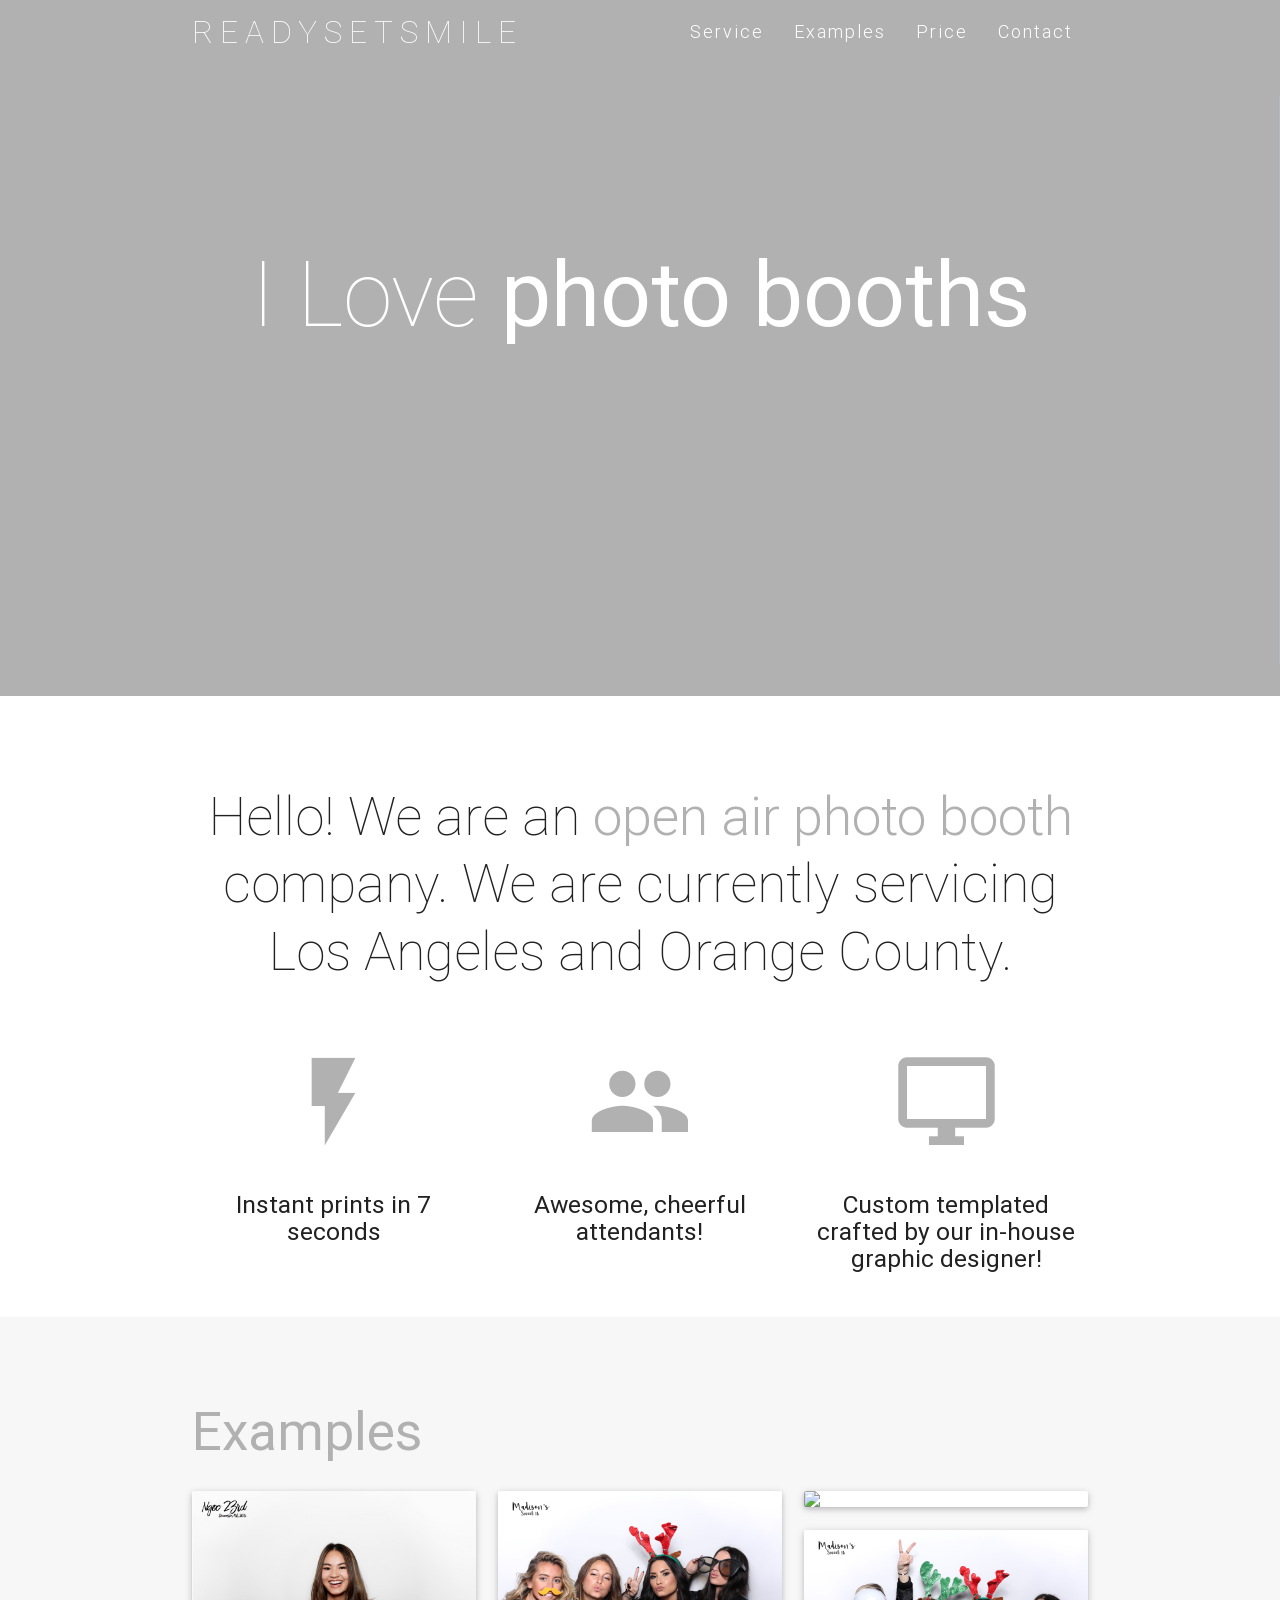
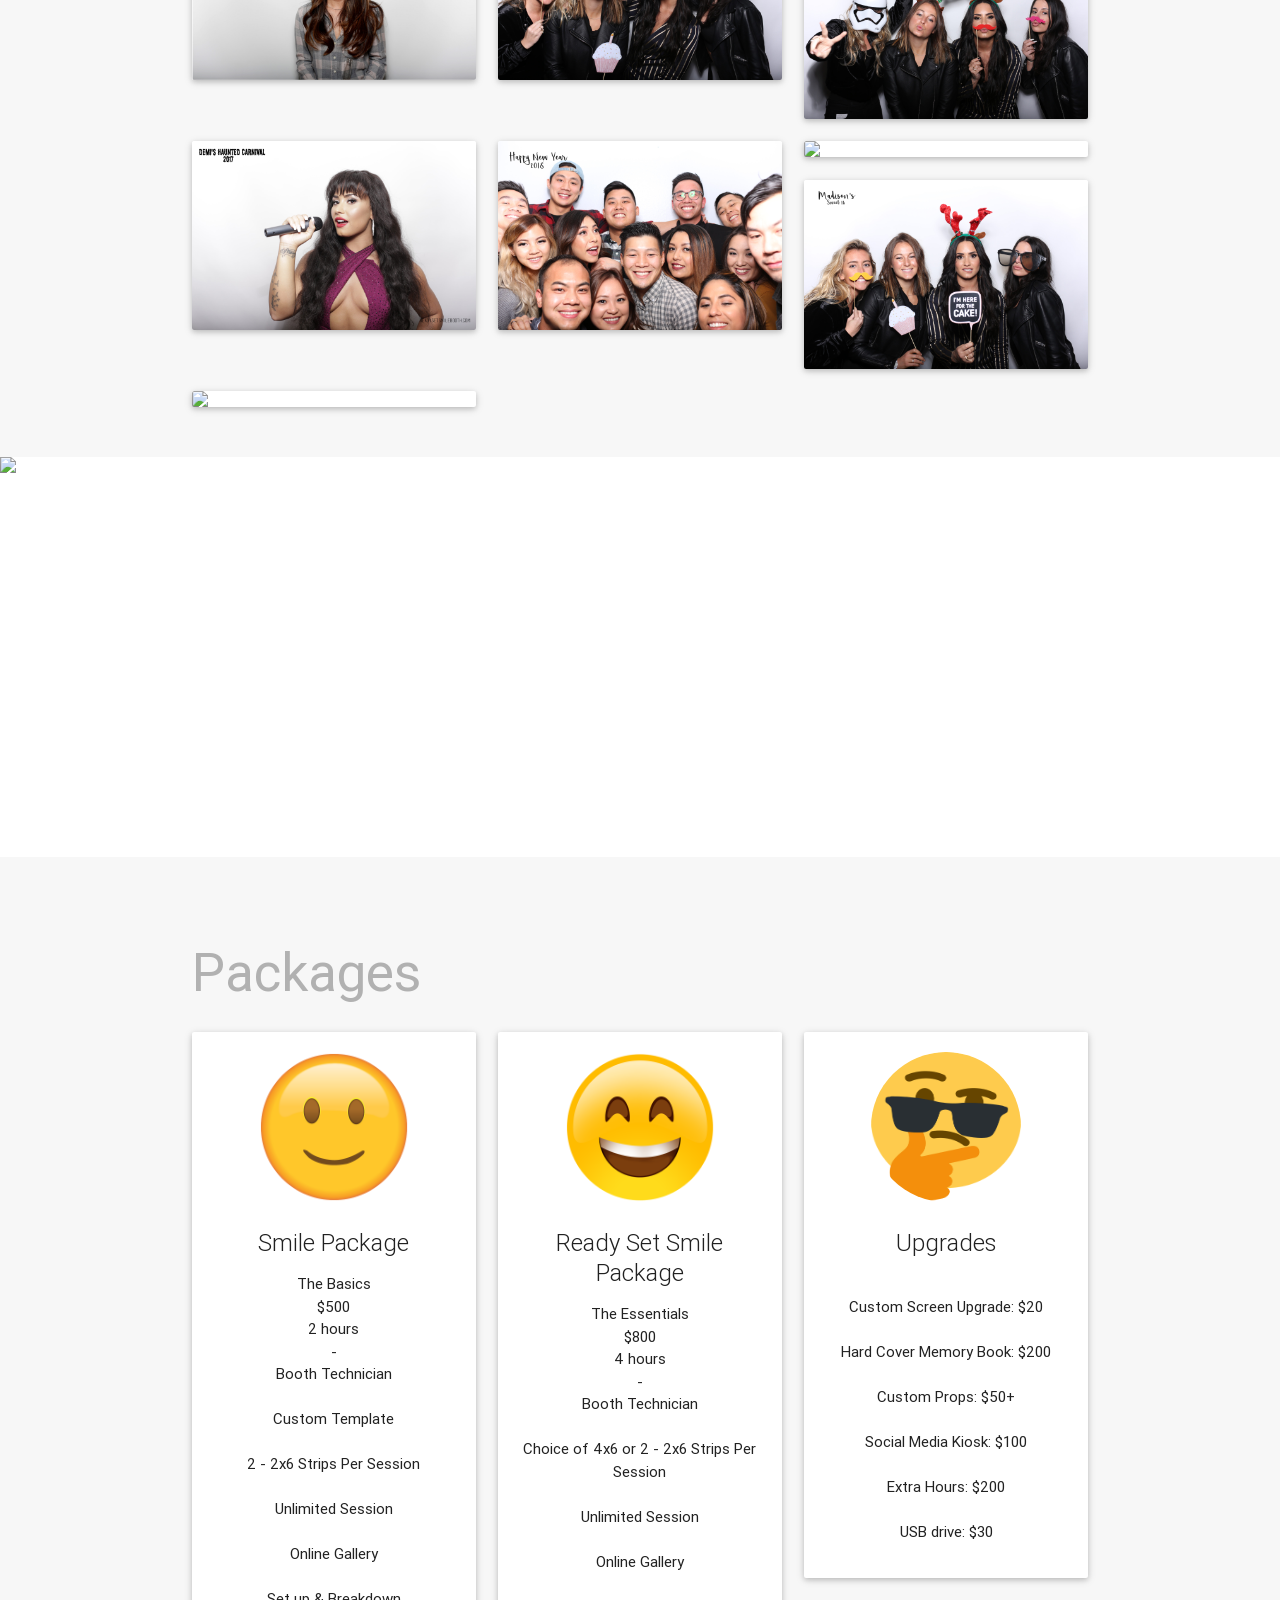
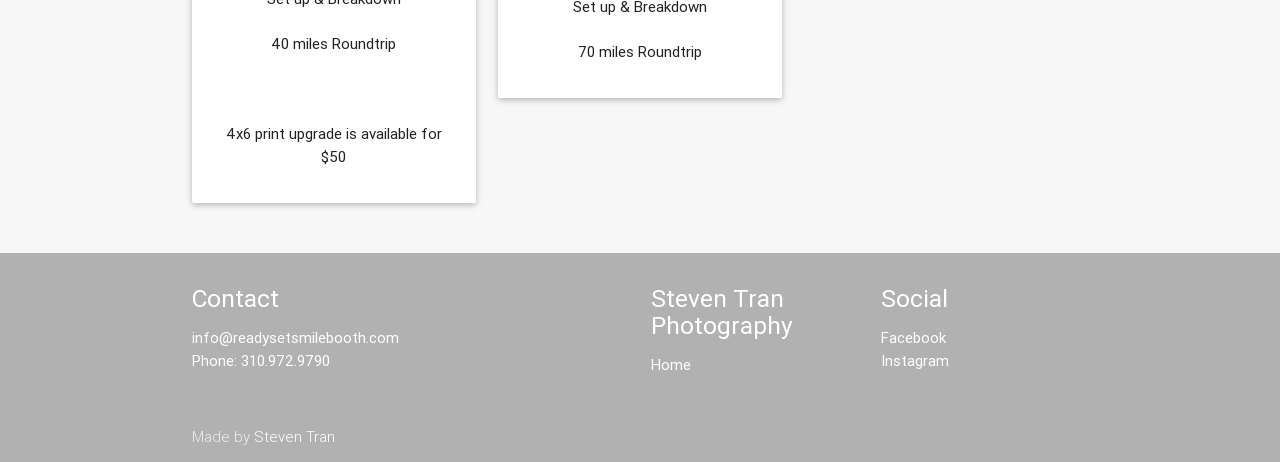
==== index.html @ 136eee51 "final upload" ====
<!DOCTYPE html>
<html>

<head>
    <meta http-equiv="Content-Type" content="text/html; charset=UTF-8" />
    <meta name="viewport" content="width=device-width, initial-scale=1, maximum-scale=1.0, user-scalable=no" />
    <meta name="theme-color" content="#2196F3">
    <title>Ready Set Smile</title>

    <!-- CSS  -->
    <link href="www/min/plugin-min.css" type="text/css" rel="stylesheet">
    <link href="www/min/custom-min.css" type="text/css" rel="stylesheet">
    <link href="www/css/style.css" type="text/css" rel="stylesheet">
</head>

<body id="top" class="scrollspy">

    <!-- Pre Loader -->
    <div id="loader-wrapper">
        <div id="loader"></div>

        <div class="loader-section section-left"></div>
        <div class="loader-section section-right"></div>

    </div>

    <!--Navigation-->
    <div class="navbar-fixed">
        <nav id="nav_f" class="default_color" role="navigation">
            <div class="container">
                <div class="nav-wrapper">
                    <a href="#" id="logo-container" class="brand-logo">READYSETSMILE</a>
                    <ul class="right hide-on-med-and-down">
                        <li>
                            <a href="#intro">Service</a>
                        </li>
                        <li>
                            <a href="#work">Examples</a>
                        </li>
                        <li>
                            <a href="#team">Price</a>
                        </li>
                        <li>
                            <a href="#contact">Contact</a>
                        </li>
                    </ul>
                    <ul id="nav-mobile" class="side-nav">
                        <li>
                            <a href="#intro">Service</a>
                        </li>
                        <li>
                            <a href="#work">Examples</a>
                        </li>
                        <li>
                            <a href="#team">Price</a>
                        </li>
                        <li>
                            <a href="#contact">Contact</a>
                        </li>
                    </ul>
                    <a href="#" data-activates="nav-mobile" class="button-collapse">
                        <i class="mdi-navigation-menu"></i>
                    </a>
                </div>
            </div>
        </nav>
    </div>

    <!--Hero-->
    <div class="section no-pad-bot" id="index-banner">
        <div class="container">
            <h1 class="text_h center header cd-headline letters type">
                <span>I Love</span>
                <span class="cd-words-wrapper waiting">
                    <b class="is-visible">photo booths</b>
                    <b>capturing special moments</b>
                    <b>awesome photos</b>
                </span>
            </h1>
        </div>
    </div>

    <!--Intro and service-->
    <div id="intro" class="section scrollspy">
        <div class="container">
            <div class="row">
                <div class="col s12">
                    <h2 class="center header text_h2"> Hello! We are an
                        <span class="span_h2"> open air photo booth </span>company. We are currently servicing Los Angeles and Orange County.</h2>
                </div>

                <div class="col s12 m4 l4">
                    <div class="center promo promo-example">
                        <i class="mdi-image-flash-on"></i>
                        <h5 class="promo-caption">Instant prints in 7 seconds</h5>
                        <!-- <p class="light center">Lorem ipsum dolor sit amet, consectetuer adipiscing elit. Aenean commodo ligula eget dolor. Cum sociis natoque penatibus et magnis dis parturient montes.</p> -->
                    </div>
                </div>
                <div class="col s12 m4 l4">
                    <div class="center promo promo-example">
                        <i class="mdi-social-group"></i>
                        <h5 class="promo-caption">Awesome, cheerful attendants!</h5>
                        <!-- <p class="light center">Lorem ipsum dolor sit amet, consectetuer adipiscing elit. Aenean commodo ligula eget dolor. Aenean massa. Cum sociis natoque penatibus et magnis dis parturient montes, nascetur ridiculus mus.</p> -->
                    </div>
                </div>
                <div class="col s12 m4 l4">
                    <div class="center promo promo-example">
                        <i class="mdi-hardware-desktop-windows"></i>
                        <h5 class="promo-caption">Custom templated crafted by our in-house graphic designer!</h5>
                        <!-- <p class="light center">Lorem ipsum dolor sit amet, consectetuer adipiscing elit. Aenean commodo ligula eget dolor. Aenean massa.</p> -->
                    </div>
                </div>
            </div>
        </div>
    </div>

    <!--Work-->
    <div class="section scrollspy" id="work">
        <div class="container">
            <h2 class="header text_b">Examples </h2>
            <div class="row">
                <div class="col s12 m4 l4">
                    <div class="card">
                        <div class="card-image waves-effect waves-block waves-light">
                            <img class="activator" src="www/img/project1.jpg">
                        </div>
                    </div>
                </div>
                <div class="col s12 m4 l4">
                    <div class="card">
                        <div class="card-image waves-effect waves-block waves-light">
                            <img class="activator" src="www/img/project2.jpg">
                        </div>
                    </div>
                </div>
                <div class="col s12 m4 l4">
                    <div class="card">
                        <div class="card-image waves-effect waves-block waves-light">
                            <img class="activator" src="www/img/project3.jpg">
                        </div>
                    </div>
                </div>
                <div class="col s12 m4 l4">
                    <div class="card">
                        <div class="card-image waves-effect waves-block waves-light">
                            <img class="activator" src="www/img/project4.jpg">
                        </div>
                    </div>
                </div>
                <div class="col s12 m4 l4">
                    <div class="card">
                        <div class="card-image waves-effect waves-block waves-light">
                            <img class="activator" src="www/img/project5.jpg">
                        </div>
                    </div>
                </div>
                <div class="col s12 m4 l4">
                    <div class="card">
                        <div class="card-image waves-effect waves-block waves-light">
                            <img class="activator" src="www/img/project6.jpg">
                        </div>
                    </div>
                </div>
                <div class="col s12 m4 l4">
                    <div class="card">
                        <div class="card-image waves-effect waves-block waves-light">
                            <img class="activator" src="www/img/project7.jpg">
                        </div>
                    </div>
                </div>
                <div class="col s12 m4 l4">
                    <div class="card">
                        <div class="card-image waves-effect waves-block waves-light">
                            <img class="activator" src="www/img/project8.jpg">
                        </div>
                    </div>
                </div>
                <div class="col s12 m4 l4">
                    <div class="card">
                        <div class="card-image waves-effect waves-block waves-light">
                            <img class="activator" src="www/img/project9.jpg">
                        </div>
                    </div>
                </div>
            </div>
        </div>
    </div>

    <!--Parallax-->
    <div class="parallax-container">
        <div class="parallax">
            <img src="www/img/parallax1.jpg">
        </div>
    </div>

    <!--Team-->
    <div class="section scrollspy" id="team">
        <div class="container">
            <h2 class="header text_b"> Packages </h2>
            <div class="row">
                <div class="col s12 m4">
                    <div class="card card-avatar">
                        <div class="waves-effect waves-block waves-light">
                            <img class="activator" src="www/img/avatar1.png">
                        </div>
                        <div class="card-content">
                            <span class="card-title activator grey-text text-darken-4">Smile Package</span>
                            <p>
                                The Basics
                                <br> $500
                                <br> 2 hours
                                <br> -
                                <br> Booth Technician
                                <br>
                                <br> Custom Template
                                <br>
                                <br> 2 - 2x6 Strips Per Session
                                <br>
                                <br> Unlimited Session
                                <br>
                                <br> Online Gallery
                                <br>
                                <br> Set up & Breakdown
                                <br>
                                <br> 40 miles Roundtrip
                                <br>
                                <br>
                                <br>
                                <br> 4x6 print upgrade is available for $50
                            </p>
                        </div>
                    </div>
                </div>
                <div class="col s12 m4">
                    <div class="card card-avatar">
                        <div class="waves-effect waves-block waves-light">
                            <img class="activator" src="www/img/avatar2.png">
                        </div>
                        <div class="card-content">
                            <span class="card-title activator grey-text text-darken-4">Ready Set Smile Package
                            </span>
                            <p>
                                The Essentials
                                <br> $800
                                <br> 4 hours
                                <br> -
                                <br> Booth Technician
                                <br>
                                <br> Choice of 4x6 or 2 - 2x6 Strips Per Session
                                <br>
                                <br> Unlimited Session
                                <br>
                                <br> Online Gallery
                                <br>
                                <br> Set up & Breakdown
                                <br>
                                <br> 70 miles Roundtrip
                            </p>
                        </div>
                    </div>
                </div>
                <div class="col s12 m4">
                    <div class="card card-avatar">
                        <div class="waves-effect waves-block waves-light">
                            <img class="activator" src="www/img/avatar3.png">
                        </div>
                        <div class="card-content">
                            <span class="card-title activator grey-text text-darken-4">
                                Upgrades
                            </span>
                            <p>
                                <br> Custom Screen Upgrade: $20
                                <br> 
                                <br> Hard Cover Memory Book: $200
                                <br> 
                                <br> Custom Props: $50+
                                <br> 
                                <br> Social Media Kiosk: $100
                                <br> 
                                <br> Extra Hours: $200
                                <br> 
                                <br> USB drive: $30
                            </p>
                        </div>
                    </div>
                </div>
            </div>
        </div>
    </div>

    <!--Footer-->
    <footer id="contact" class="page-footer default_color scrollspy">
        <div class="container">
            <div class="row">
                <div class="col l6 s12">
                    <h5 class="white-text">Contact</h5>
                    <ul>
                        <li>
                            <a class="white-text" href="info@readysetsmilebooth.com">info@readysetsmilebooth.com</a>
                        </li>
                        <li>
                            <a class="white-text" href="310-972-9790">Phone: 310.972.9790</a>
                        </li>
                    </ul>
                </div>
                <div class="col l3 s12">
                    <h5 class="white-text">Steven Tran Photography</h5>
                    <ul>
                        <li>
                            <a class="white-text" target='blank' href="http://www.tran-steven.com/">Home</a>
                        </li>
                    </ul>
                </div>
                <div class="col l3 s12">
                    <h5 class="white-text">Social</h5>
                    <ul>
                        <li>
                            <a class="white-text" target='blank' href="https://www.facebook.com/Readysetsmile/">
                                <i class="white-text"></i> Facebook
                            </a>
                        </li>
                        <li>
                            <a class="white-text" target='blank' href="https://www.instagram.com/readysetsmilebooth/">
                                <i class="white-text"></i> Instagram
                            </a>
                        </li>
                    </ul>
                </div>
            </div>
        </div>
        <div class="footer-copyright default_color">
            <div class="container">
                Made by
                <a class="white-text" target='blank' href="http://tran-steven.com">Steven Tran</a>
            </div>
        </div>
    </footer>


    <!--  Scripts-->
    <script src="www/min/plugin-min.js"></script>
    <script src="www/min/custom-min.js"></script>

</body>

</html>
---- www/min/custom-min.css ----
.default_color{background-color:#2196F3 !important}.default_color_text{color:#2196F3 !important}.icon-block{padding:0
15px}#intro,#work,#team{padding-top:4rem}#index-banner{min-height:632px;max-height:864px;position:relative;background-color:#2196F3}#nav_f{box-shadow:none !important;-webkit-box-shadow:none !important}.text_h{padding:15% 0;font-size:6.0em;font-weight:100;color:white}.brand-logo{position:absolute;color:#fff;display:inline-block;font-size:2.1rem;font-style:normal;font-weight:100;padding:0;letter-spacing:7px}.text_h2{font-weight:100;margin-bottom:4%;line-height:4.5rem}.span_h2{font-weight:300;color:#2196F3}.text_b{color:#2196F3}.in{font-weight:400 !important;font-style:normal !important}.promo
i{color:#2196F3;font-size:7rem;display:block}.card-content
a{color:#2196F3}.card-content a:hover{color:#2196F3}#work,#team{background:rgb(247,247,247)}.text_pink{color:#EF9A9A}nav ul
a{font-size:1.2rem;color:#FFF;letter-spacing:2px;display:block;font-weight:300;padding:0px
15px}.cd-headline.type .cd-words-wrapper{vertical-align:top;overflow:hidden}.cd-headline.type .cd-words-wrapper::after{content:'';position:absolute;right:0;top:50%;bottom:auto;-webkit-transform:translateY(-50%);-moz-transform:translateY(-50%);-ms-transform:translateY(-50%);-o-transform:translateY(-50%);transform:translateY(-50%);height:90%;width:1px;background-color:#aebcb9}.cd-headline.type .cd-words-wrapper.waiting::after{-webkit-animation:cd-pulse 1s infinite;-moz-animation:cd-pulse 1s infinite;animation:cd-pulse 1s infinite}.cd-headline.type .cd-words-wrapper.selected{background-color:#FFF}.cd-headline.type .cd-words-wrapper.selected::after{visibility:hidden}.cd-headline.type .cd-words-wrapper.selected
b{color:#2196F3}.cd-headline.type
b{visibility:hidden}.cd-headline.type b.is-visible{visibility:visible}.cd-headline.type
i{position:absolute;visibility:hidden}.cd-headline.type
i.in{position:relative;visibility:visible}@-webkit-keyframes cd-pulse{0%{-webkit-transform:translateY(-50%) scale(1);opacity:1}40%{-webkit-transform:translateY(-50%) scale(0.9);opacity:0}100%{-webkit-transform:translateY(-50%) scale(0);opacity:0}}@-moz-keyframes cd-pulse{0%{-moz-transform:translateY(-50%) scale(1);opacity:1}40%{-moz-transform:translateY(-50%) scale(0.9);opacity:0}100%{-moz-transform:translateY(-50%) scale(0);opacity:0}}@keyframes cd-pulse{0%{-webkit-transform:translateY(-50%) scale(1);-moz-transform:translateY(-50%) scale(1);-ms-transform:translateY(-50%) scale(1);-o-transform:translateY(-50%) scale(1);transform:translateY(-50%) scale(1);opacity:1}40%{-webkit-transform:translateY(-50%) scale(0.9);-moz-transform:translateY(-50%) scale(0.9);-ms-transform:translateY(-50%) scale(0.9);-o-transform:translateY(-50%) scale(0.9);transform:translateY(-50%) scale(0.9);opacity:0}100%{-webkit-transform:translateY(-50%) scale(0);-moz-transform:translateY(-50%) scale(0);-ms-transform:translateY(-50%) scale(0);-o-transform:translateY(-50%) scale(0);transform:translateY(-50%) scale(0);opacity:0}}#preloader{position:fixed;top:0;left:0;right:0;bottom:0;background-color:#fff;z-index:1200}#status{width:200px;height:200px;position:absolute;left:50%;top:50%;background-image:url(/img/status.gif);background-repeat:no-repeat;background-position:center;margin:-100px 0 0 -100px}@media only screen and (max-width: 480px){.text_h{padding:4% 0;font-size:5em;font-weight:100;color:white}}input,textarea{border-bottom:1px solid #fff}nav a.button-collapse{left:-25px}.card-avatar .waves-effect{text-align:center;margin-top:20px}.card-avatar
img{height:150px;width:150px;border-radius:75px}.card-avatar .card-content{text-align:center}.card .card-content
p{margin:15px
0px}.card-avatar .card-content
i{font-size:1.5rem}.card-avatar .card-content .card-title{line-height:30px !important}.parallax-container{max-height:400px}footer.page-footer{margin-top:0px !important}
---- www/css/style.css ----
/* Custom Stylesheet */
/**
 *
 * Made By Joash Pereira
 * Thanks for MaterializeCSS.com
 */

.default_color{background-color: rgb(177, 177, 177) !important}

.default_color_text{color: rgb(177, 177, 177) !important}

.icon-block {
    padding: 0 15px;
}

#intro, #work, #team {padding-top: 4rem;}


#index-banner {
    min-height: 632px;
    max-height: 864px;
    position: relative;
    background-color: rgb(177, 177, 177);
}

#nav_f{
    box-shadow: none !important; 
    -webkit-box-shadow:none !important;
}

.text_h {
    padding: 15% 0;
    font-size: 6.0em;
    font-weight: 100;
    color:white;
}

.brand-logo{
    position: absolute;
    color: #fff;
    display: inline-block;
    font-size: 2.1rem;
    font-style: normal;
    font-weight: 100;
    padding: 0;
    letter-spacing: 7px;
}

.text_h2 {font-weight: 100;margin-bottom: 4%; line-height: 4.5rem;}

.span_h2 {font-weight: 300;color: rgb(177, 177, 177);}

.text_b{color: rgb(177, 177, 177);}

.in{font-weight: 400 !important; font-style: normal !important;}

.promo i {
    color: rgb(177, 177, 177);
    font-size: 7rem;
    display: block;
}
.card-content a {color:  rgb(177, 177, 177);}

.card-content a:hover {color:  rgb(177, 177, 177);}

#work, #team{background: rgb(247, 247, 247);}

.text_pink{color:#EF9A9A;}

nav ul a {
    font-size: 1.2rem;
    color: #FFF;
    letter-spacing: 2px;
    display: block;
    font-weight: 300;
    padding: 0px 15px;
}

.cd-headline.type .cd-words-wrapper {
    vertical-align: top;
    overflow: hidden;
}

.cd-headline.type .cd-words-wrapper::after {
    /* vertical bar */
    content: '';
    position: absolute;
    right: 0;
    top: 50%;
    bottom: auto;
    -webkit-transform: translateY(-50%);
    -moz-transform: translateY(-50%);
    -ms-transform: translateY(-50%);
    -o-transform: translateY(-50%);
    transform: translateY(-50%);
    height: 90%;
    width: 1px;
    background-color: #aebcb9;
}

.cd-headline.type .cd-words-wrapper.waiting::after {
    -webkit-animation: cd-pulse 1s infinite;
    -moz-animation: cd-pulse 1s infinite;
    animation: cd-pulse 1s infinite;
}
.cd-headline.type .cd-words-wrapper.selected {
    background-color: #FFF;
}

.cd-headline.type .cd-words-wrapper.selected::after {
    visibility: hidden;
}

.cd-headline.type .cd-words-wrapper.selected b {
    color: #2196F3;
}

.cd-headline.type b {
    visibility: hidden;
}

.cd-headline.type b.is-visible {
    visibility: visible;
}

.cd-headline.type i {
    position: absolute;
    visibility: hidden;
}
.cd-headline.type i.in {
    position: relative;
    visibility: visible;
}

@-webkit-keyframes cd-pulse {
    0% {
        -webkit-transform: translateY(-50%) scale(1);
        opacity: 1;
    }
    40% {
        -webkit-transform: translateY(-50%) scale(0.9);
        opacity: 0;
    }
    100% {
        -webkit-transform: translateY(-50%) scale(0);
        opacity: 0;
    }
}
@-moz-keyframes cd-pulse {
    0% {
        -moz-transform: translateY(-50%) scale(1);
        opacity: 1;
    }
    40% {
        -moz-transform: translateY(-50%) scale(0.9);
        opacity: 0;
    }
    100% {
        -moz-transform: translateY(-50%) scale(0);
        opacity: 0;
    }
}

@keyframes cd-pulse {
    0% {
        -webkit-transform: translateY(-50%) scale(1);
        -moz-transform: translateY(-50%) scale(1);
        -ms-transform: translateY(-50%) scale(1);
        -o-transform: translateY(-50%) scale(1);
        transform: translateY(-50%) scale(1);
        opacity: 1;
    }
    40% {
        -webkit-transform: translateY(-50%) scale(0.9);
        -moz-transform: translateY(-50%) scale(0.9);
        -ms-transform: translateY(-50%) scale(0.9);
        -o-transform: translateY(-50%) scale(0.9);
        transform: translateY(-50%) scale(0.9);
        opacity: 0;
    }
    100% {
        -webkit-transform: translateY(-50%) scale(0);
        -moz-transform: translateY(-50%) scale(0);
        -ms-transform: translateY(-50%) scale(0);
        -o-transform: translateY(-50%) scale(0);
        transform: translateY(-50%) scale(0);
        opacity: 0;
    }
}


/* Preloader */
#preloader {
    position: fixed;
    top:0;
    left:0;
    right:0;
    bottom:0;
    background-color:#fff; /* change if the mask should have another color then white */
    z-index:1200; /* makes sure it stays on top */
}

#status {
    width:200px;
    height:200px;
    position:absolute;
    left:50%; /* centers the loading animation horizontally one the screen */
    top:50%; /* centers the loading animation vertically one the screen */
    background-image:url(../img/status.gif); /* path to your loading animation */
    background-repeat:no-repeat;
    background-position:center;
    margin:-100px 0 0 -100px; /* is width and height divided by two */
}

@media only screen and (max-width: 480px) {
    .text_h {
        padding: 4% 0;
        font-size: 5em;
        font-weight: 100;
        color: white;
    }
}

input, textarea {
    border-bottom: 1px solid #fff;
}

nav a.button-collapse {
    left: -25px;
}

.card-avatar .waves-effect {
    text-align: center;
    margin-top: 20px;
}

.card-avatar img {
    height: 150px;
    width: 150px;
    border-radius: 75px;
}

.card-avatar .card-content {
    text-align: center;
}

.card .card-content p {
    margin: 15px 0px;
}

.card-avatar .card-content i {
   font-size: 1.5rem;
}

.card-avatar .card-content .card-title {
    line-height: 30px !important;
}

.parallax-container {
    max-height: 400px;
   
}

footer.page-footer {
    margin-top: 0px !important;
}
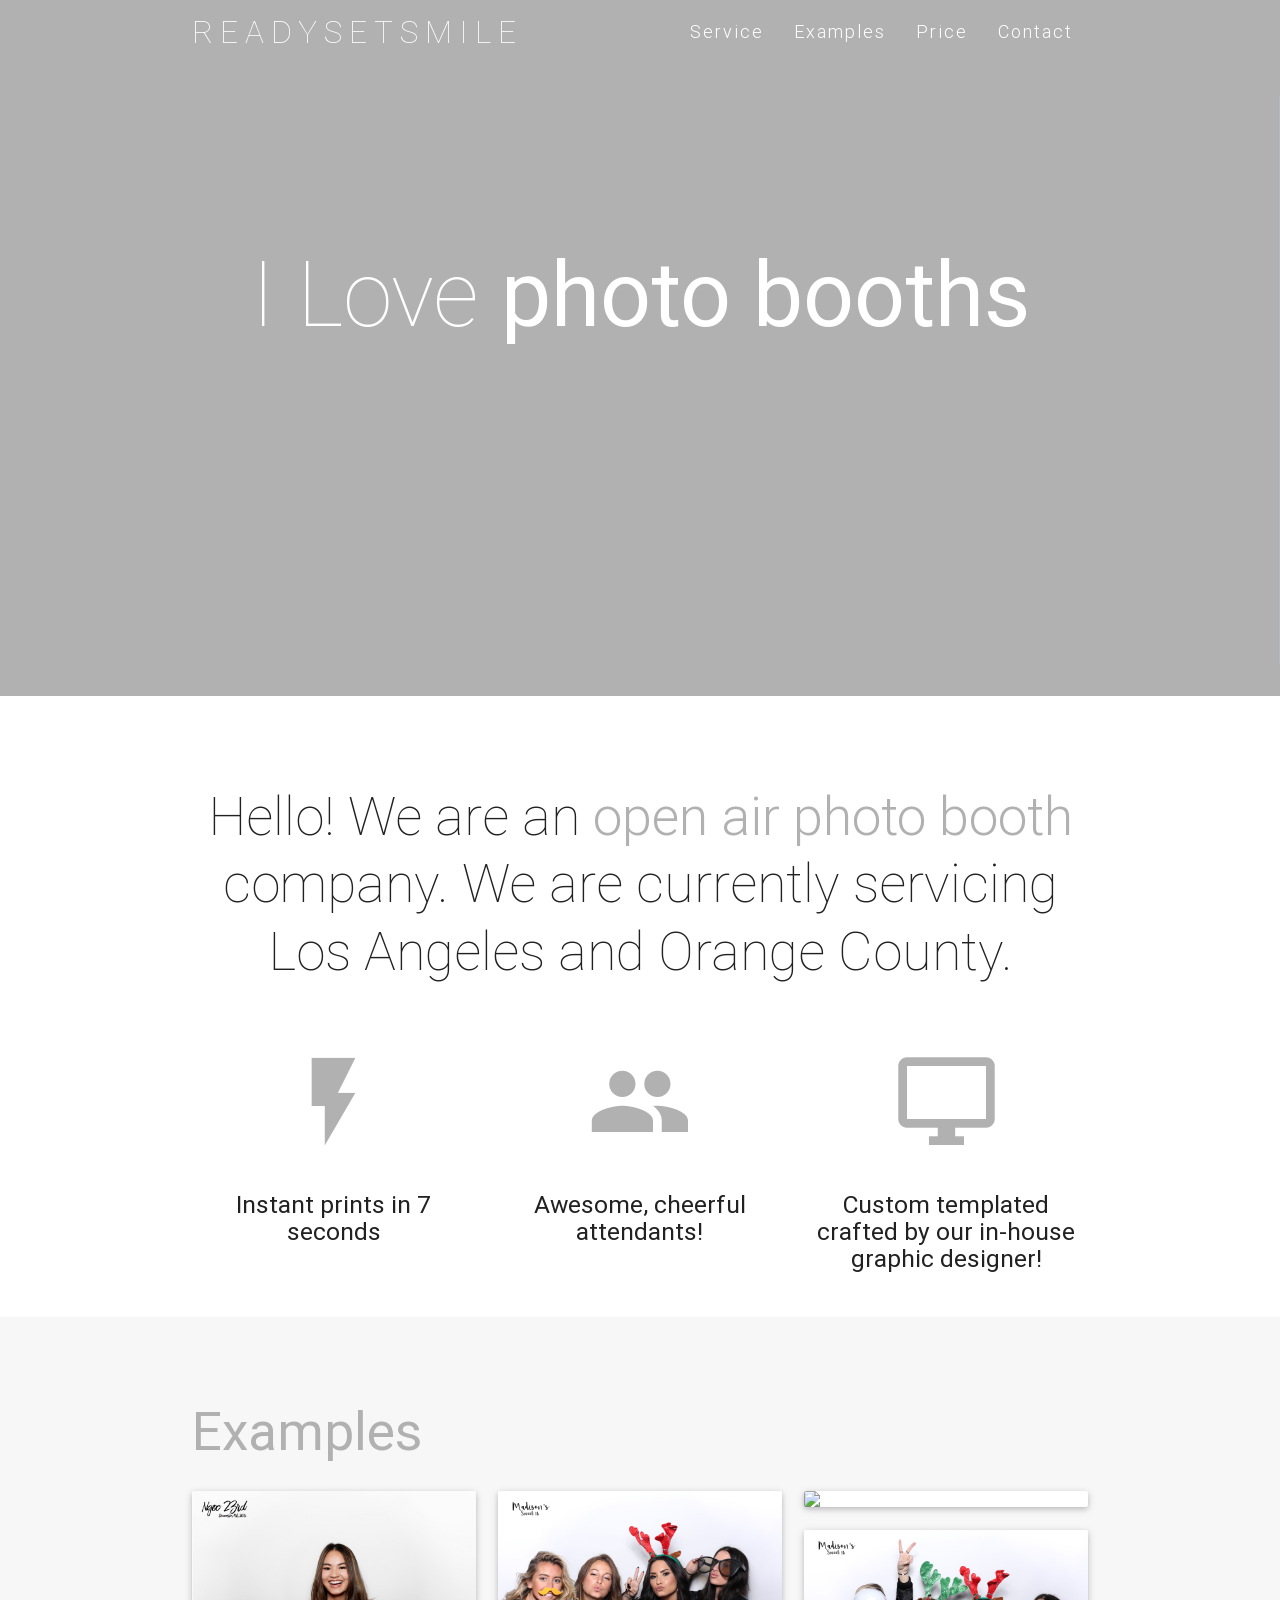
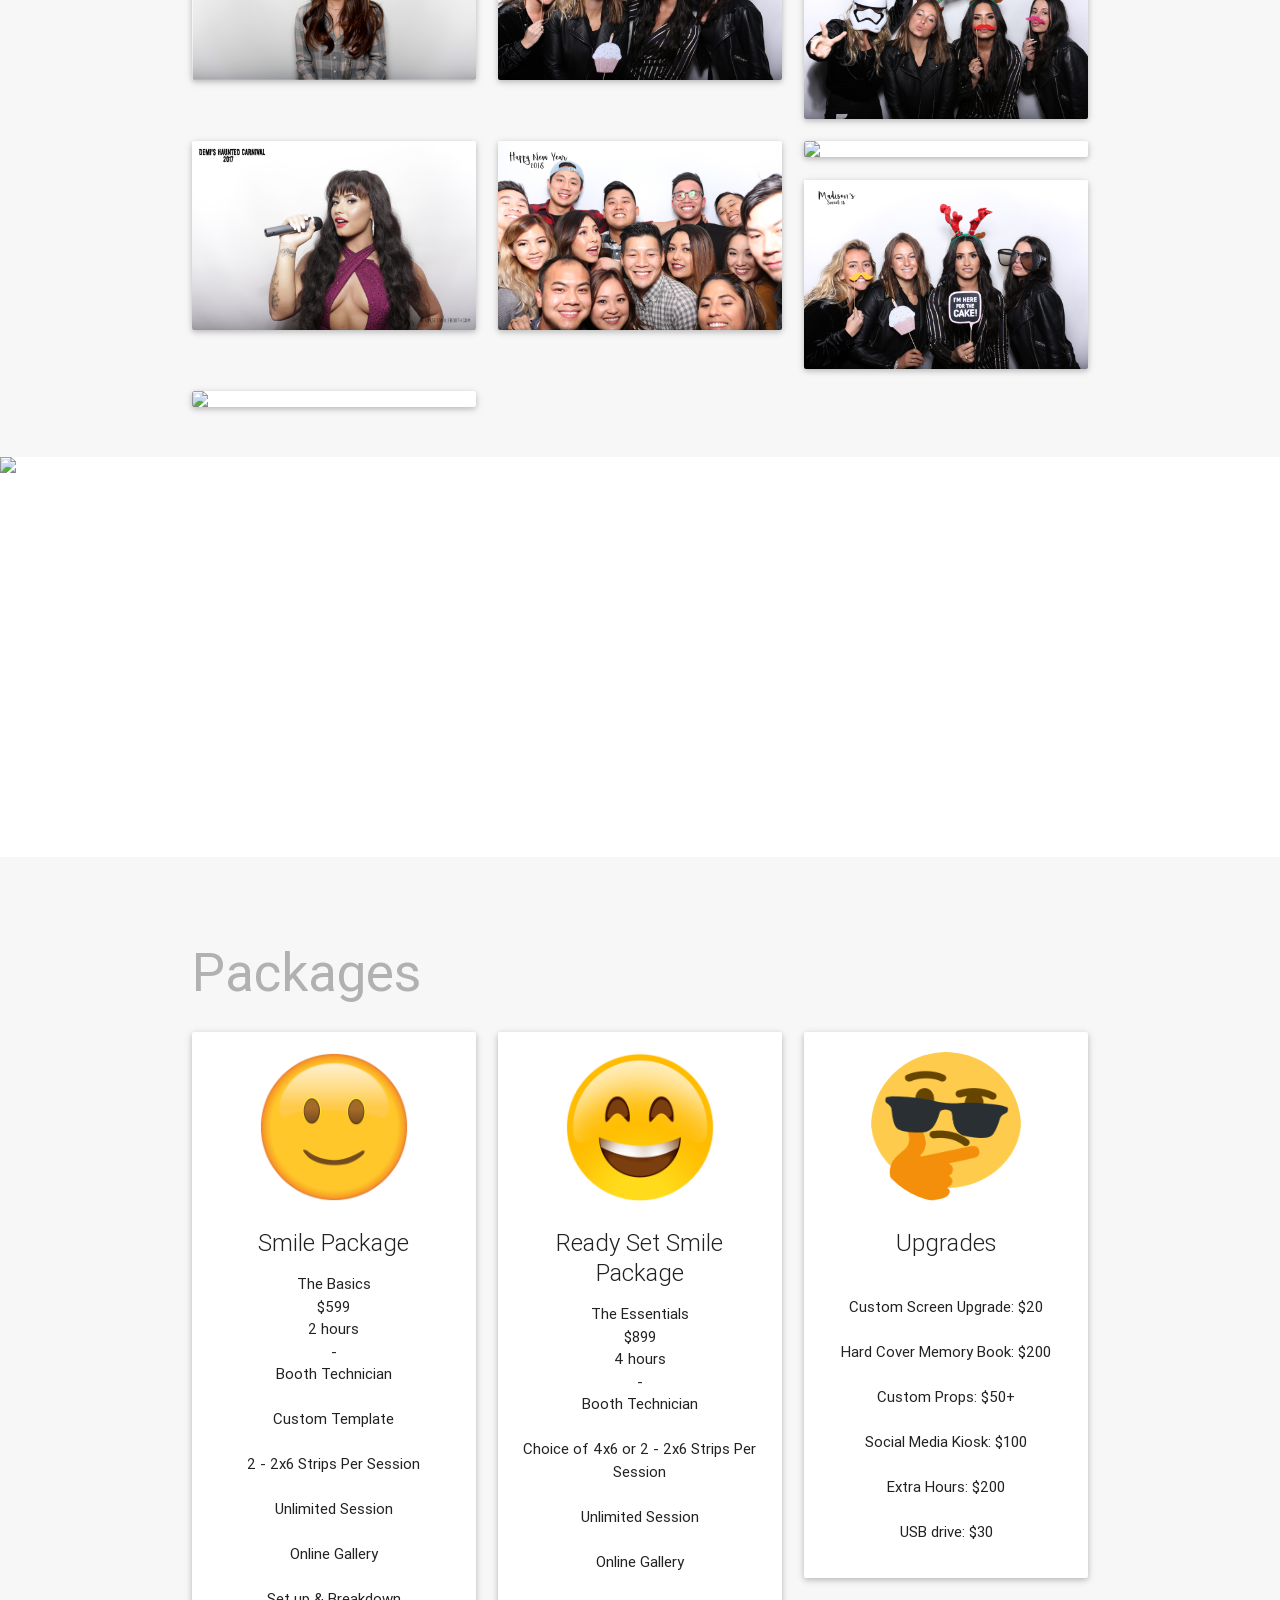
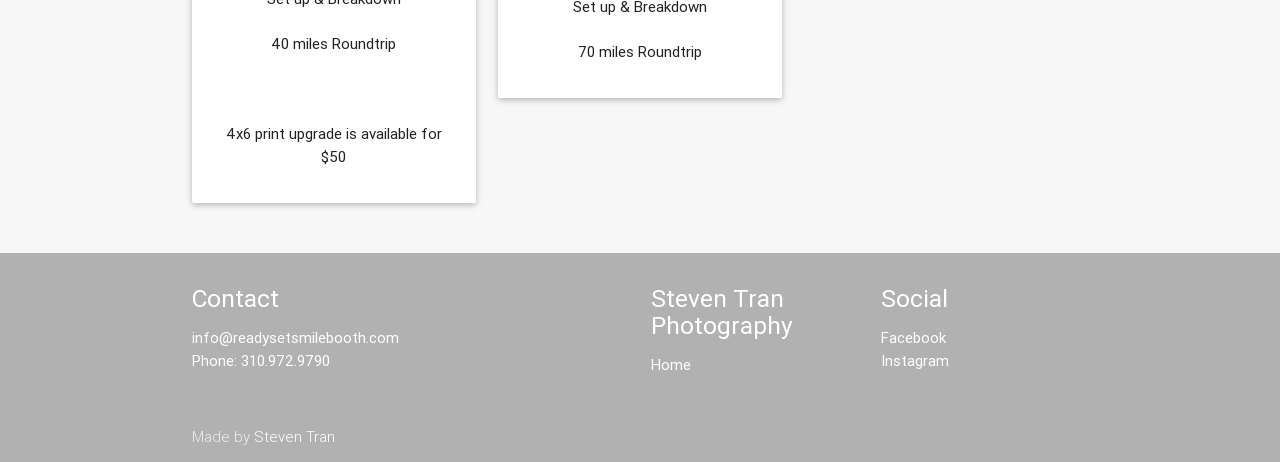
==== commit 0ce50053: "Update index.html" ====
--- a/index.html
+++ b/index.html
@@ -11,6 +11,16 @@
     <link href="www/min/plugin-min.css" type="text/css" rel="stylesheet">
     <link href="www/min/custom-min.css" type="text/css" rel="stylesheet">
     <link href="www/css/style.css" type="text/css" rel="stylesheet">
+    <!-- Global site tag (gtag.js) - Google Analytics -->
+    <script async src="https://www.googletagmanager.com/gtag/js?id=UA-112342632-1"></script>
+    <script>
+        window.dataLayer = window.dataLayer || [];
+        function gtag() { dataLayer.push(arguments); }
+        gtag('js', new Date());
+
+        gtag('config', 'UA-112342632-1');
+    </script>
+
 </head>
 
 <body id="top" class="scrollspy">
@@ -207,7 +217,7 @@
                             <span class="card-title activator grey-text text-darken-4">Smile Package</span>
                             <p>
                                 The Basics
-                                <br> $500
+                                <br> $599
                                 <br> 2 hours
                                 <br> -
                                 <br> Booth Technician
@@ -241,7 +251,7 @@
                             </span>
                             <p>
                                 The Essentials
-                                <br> $800
+                                <br> $899
                                 <br> 4 hours
                                 <br> -
                                 <br> Booth Technician
@@ -270,15 +280,15 @@
                             </span>
                             <p>
                                 <br> Custom Screen Upgrade: $20
-                                <br> 
+                                <br>
                                 <br> Hard Cover Memory Book: $200
-                                <br> 
+                                <br>
                                 <br> Custom Props: $50+
-                                <br> 
+                                <br>
                                 <br> Social Media Kiosk: $100
-                                <br> 
+                                <br>
                                 <br> Extra Hours: $200
-                                <br> 
+                                <br>
                                 <br> USB drive: $30
                             </p>
                         </div>
@@ -343,4 +353,4 @@
 
 </body>
 
-</html>+</html>
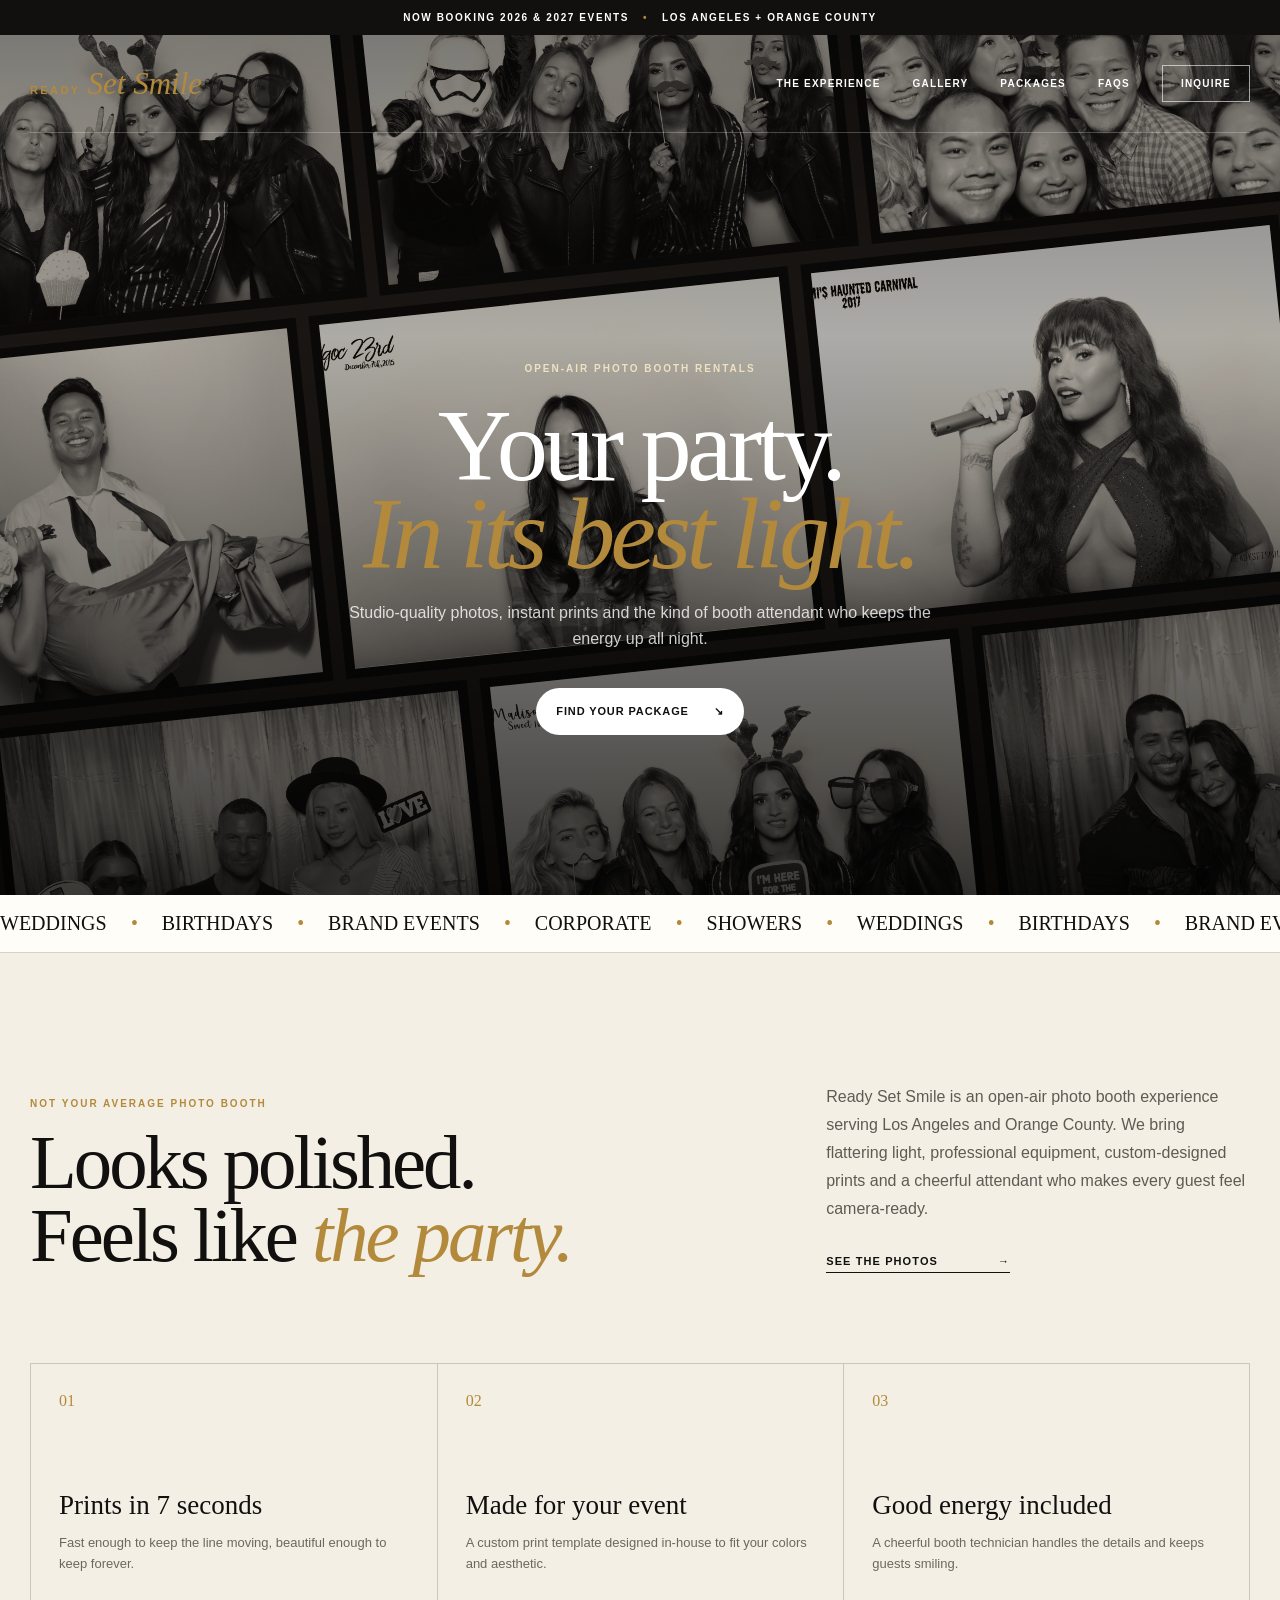
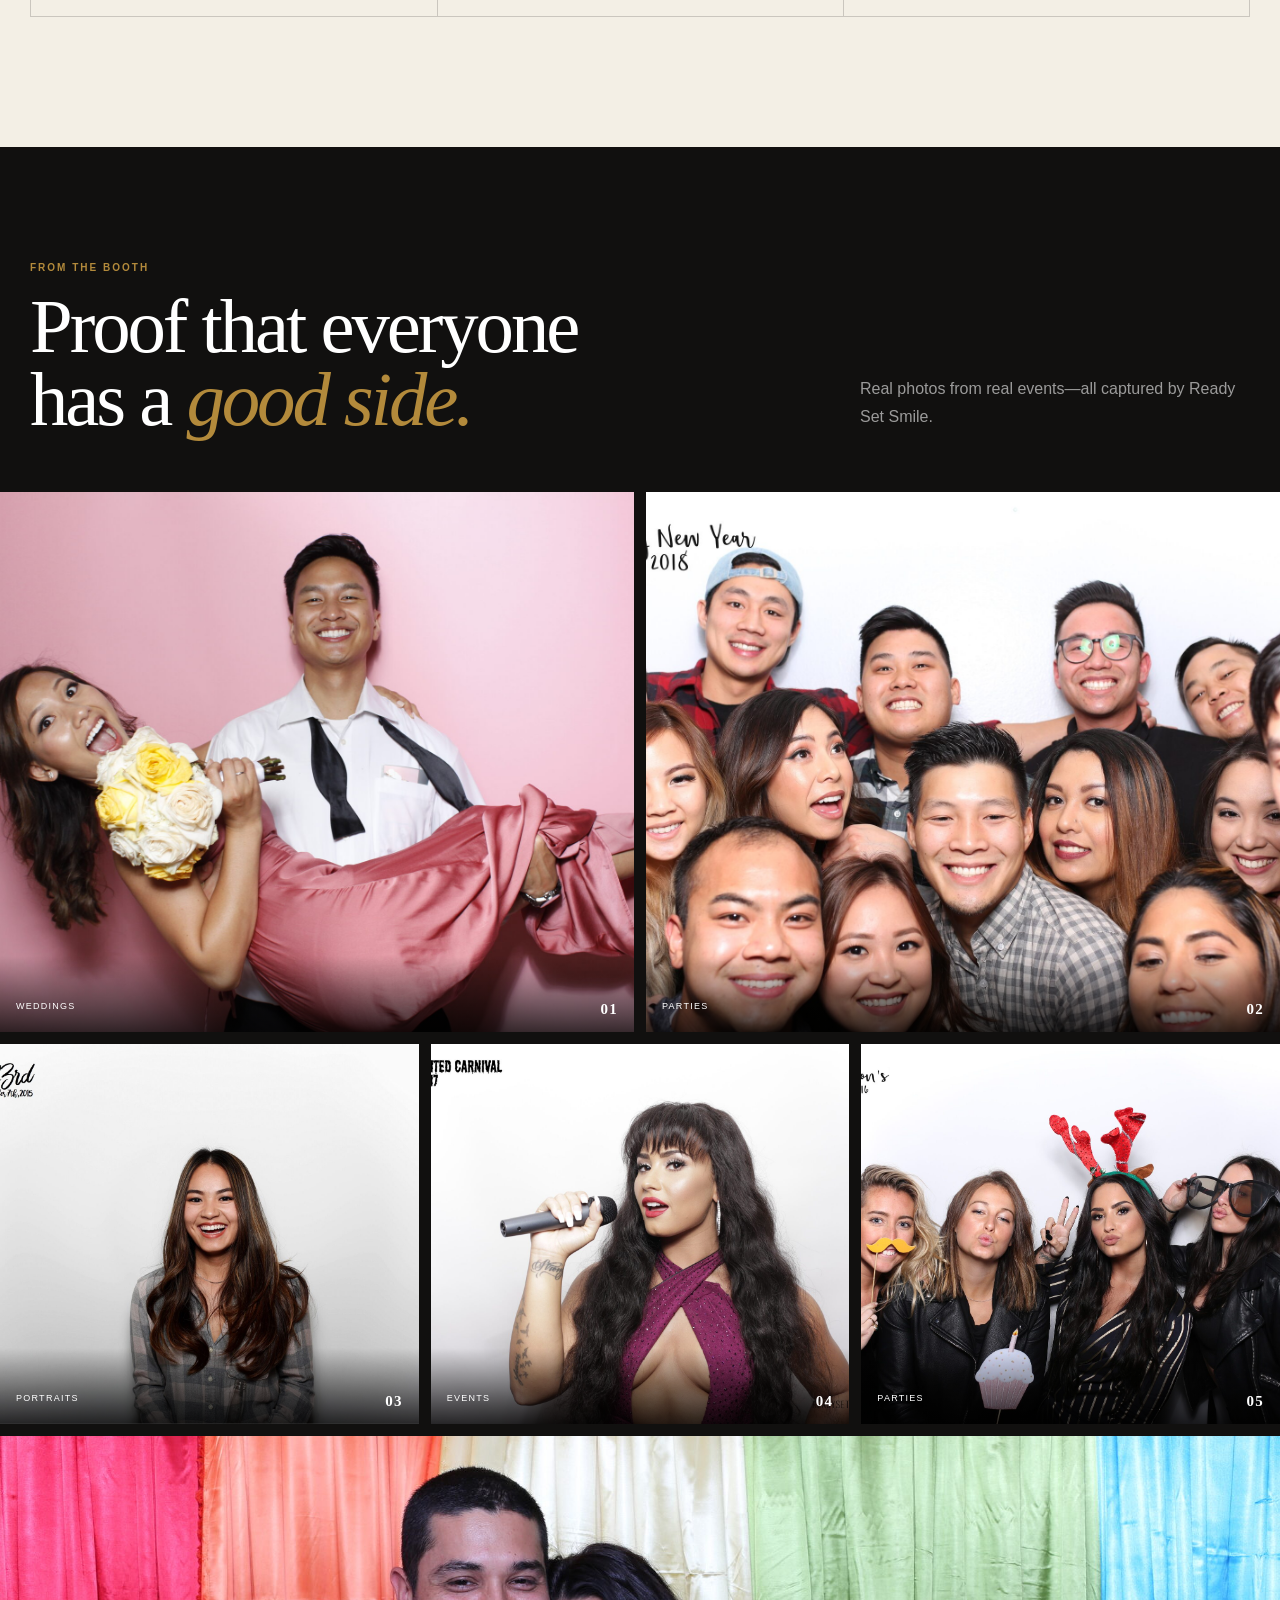
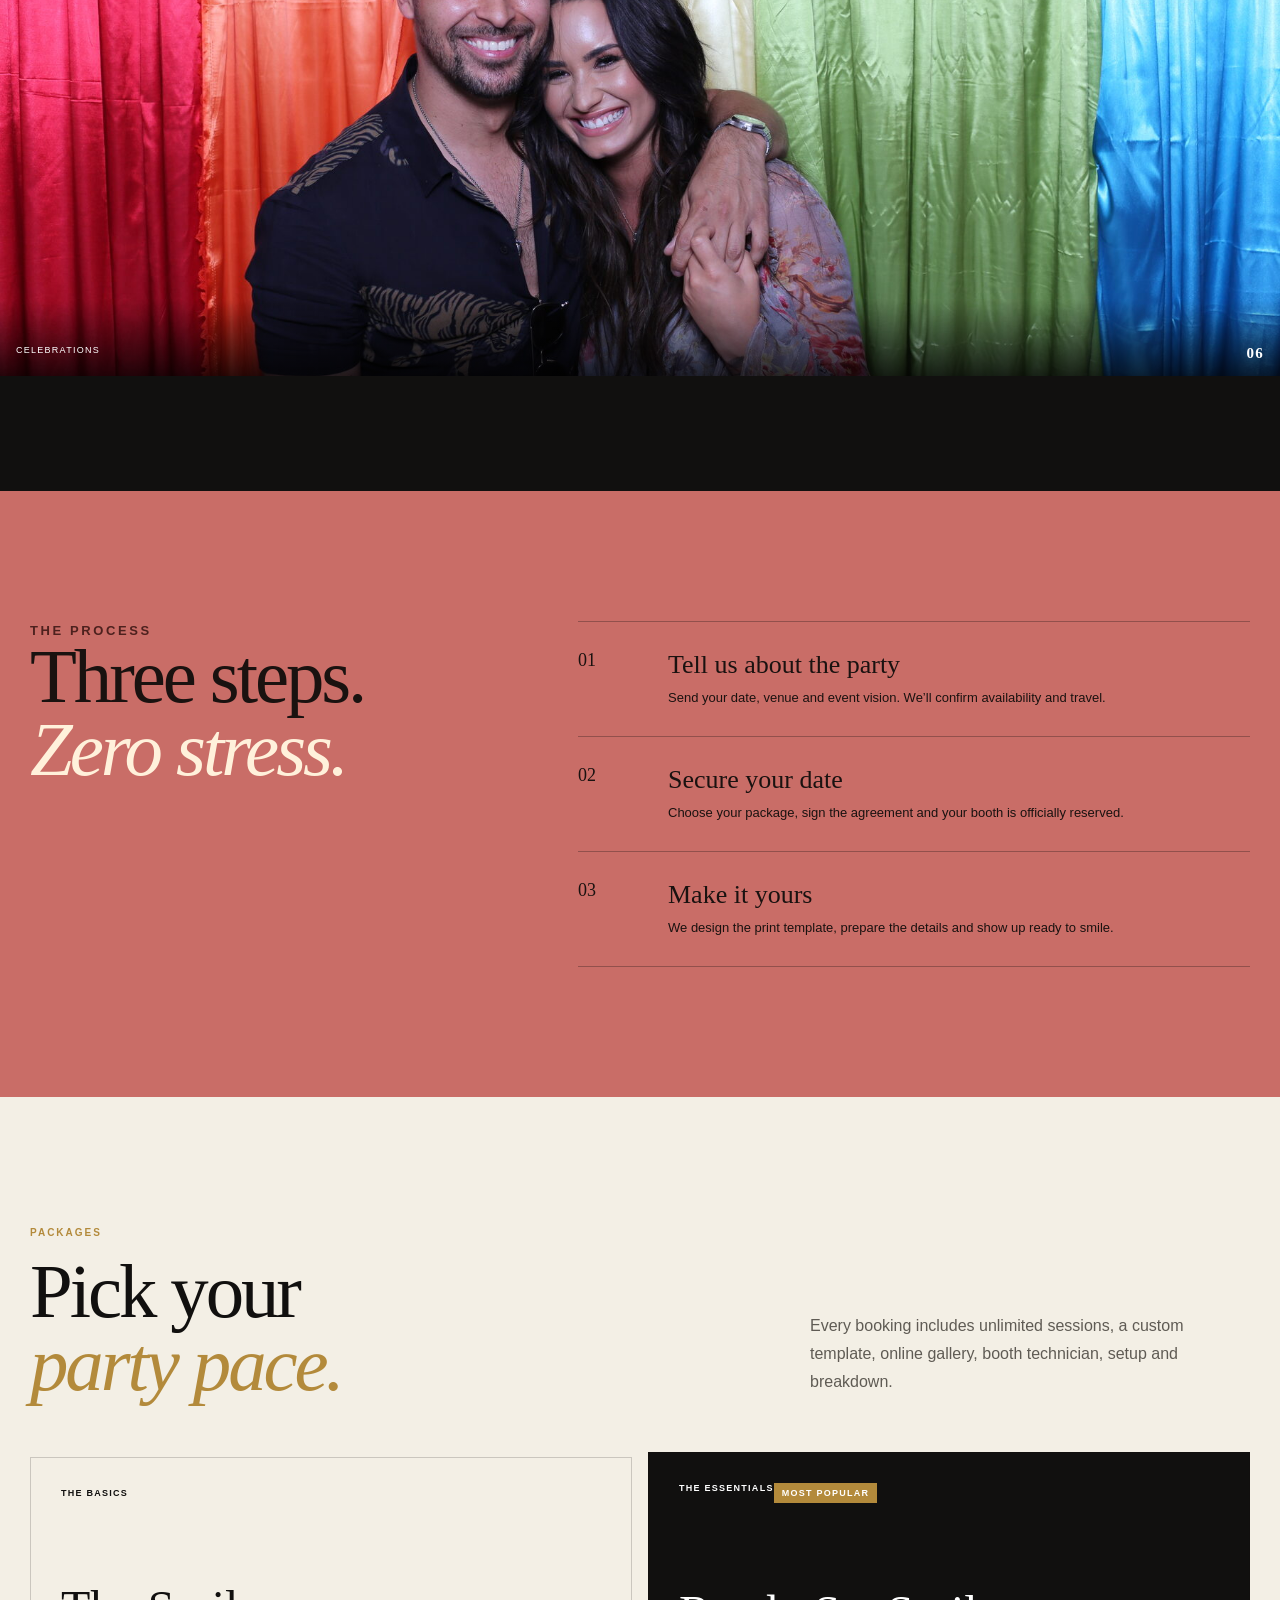
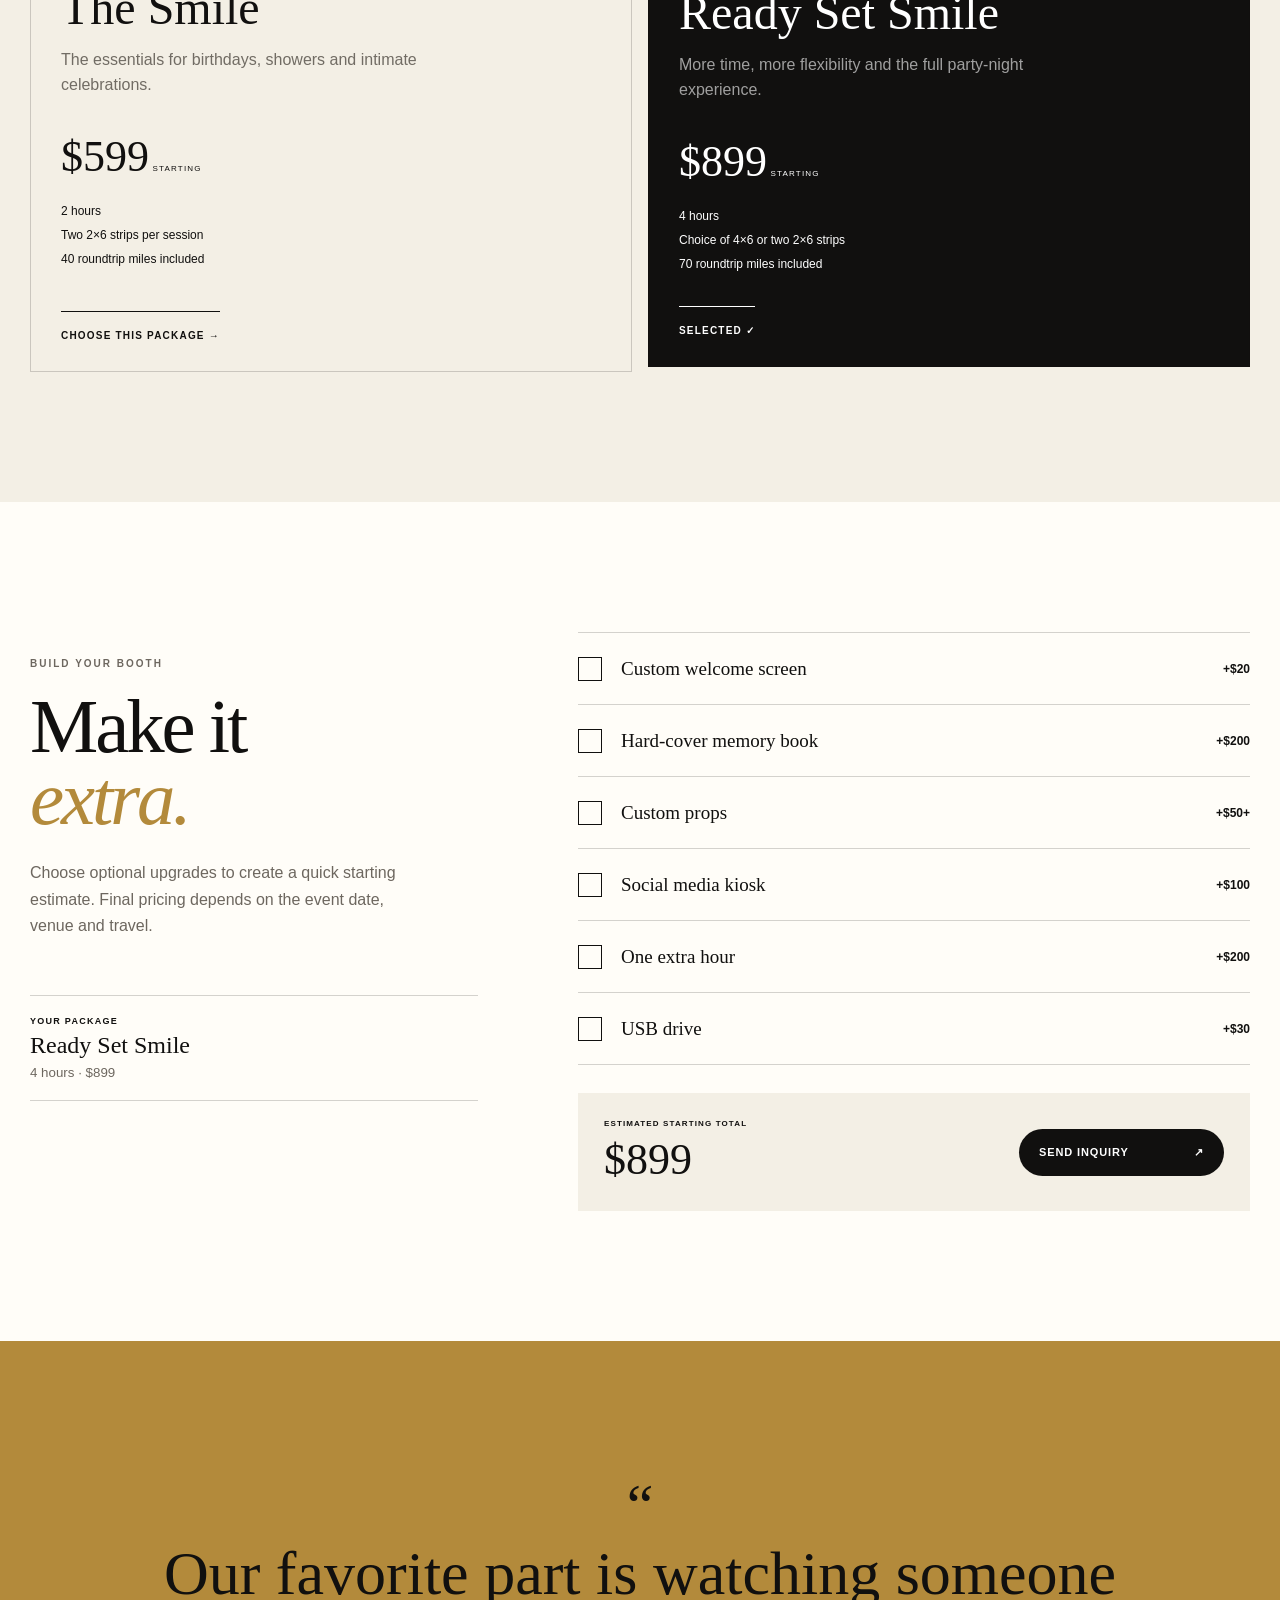
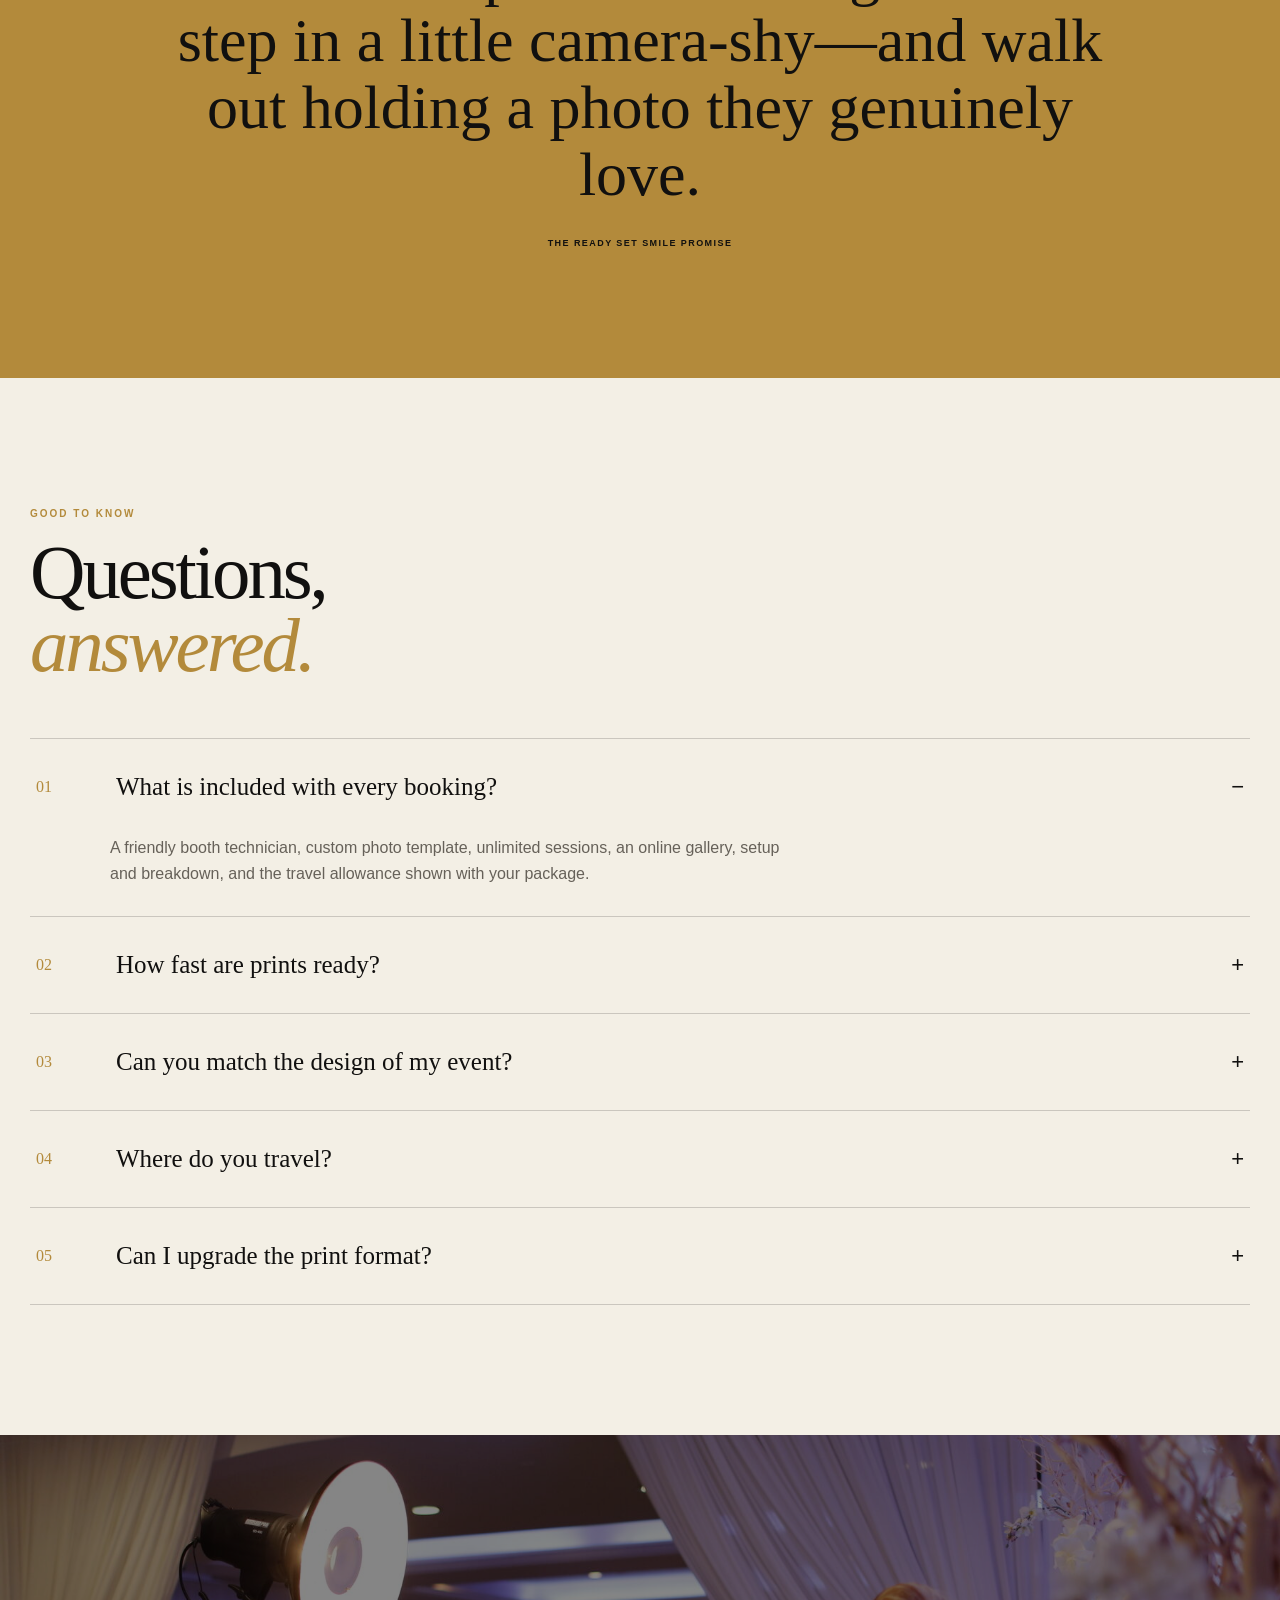
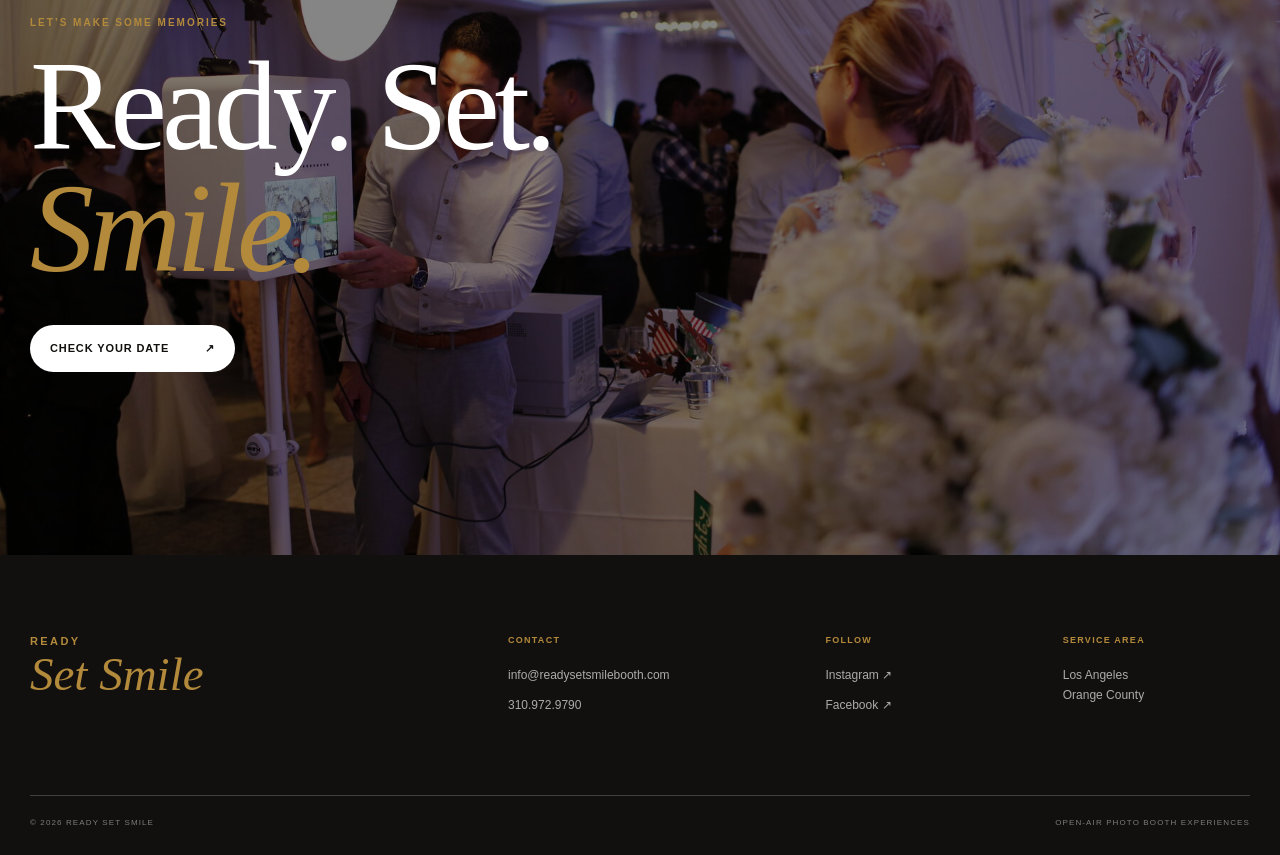
==== commit 1163ab9c: "Add 2026 Ready Set Smile redesign" ====
--- a/index.html
+++ b/index.html
@@ -1,356 +1,95 @@
-<!DOCTYPE html>
-<html>
+<!doctype html>
+<html lang="en">
+<head>
+  <meta charset="utf-8">
+  <meta name="viewport" content="width=device-width, initial-scale=1">
+  <meta name="theme-color" content="#11100f">
+  <meta name="description" content="Open-air photo booth rentals for weddings, parties, and events across Los Angeles and Orange County.">
+  <title>Ready Set Smile | Los Angeles Photo Booth Rentals</title>
+  <link rel="icon" href="www/favicon.ico">
+  <link rel="stylesheet" href="site.css">
+  <script defer src="site.js"></script>
+</head>
+<body>
+<main id="top">
+  <div class="announcement">NOW BOOKING 2026 &amp; 2027 EVENTS <span>•</span> LOS ANGELES + ORANGE COUNTY</div>
+  <header class="hero">
+    <nav class="nav shell" aria-label="Primary navigation">
+      <a class="logo" href="#top" aria-label="Ready Set Smile home"><span>Ready</span><em>Set Smile</em></a>
+      <button class="menu-button" type="button" aria-label="Toggle menu" aria-expanded="false"><span></span><span></span></button>
+      <div class="nav-links">
+        <a href="#experience">The experience</a><a href="#gallery">Gallery</a><a href="#packages">Packages</a><a href="#faqs">FAQs</a><a class="nav-cta" href="#quote">Inquire</a>
+      </div>
+    </nav>
+    <div class="hero-collage" aria-hidden="true">
+      <div class="photo-strip strip-one"><img src="images/project2.jpg" alt=""><img src="images/project4.jpg" alt=""><img src="images/project6.jpg" alt=""></div>
+      <div class="photo-strip strip-two"><img src="images/project3.jpg" alt=""><img src="images/project1.jpg" alt=""><img src="images/project5.jpg" alt=""></div>
+      <div class="photo-strip strip-three"><img src="images/project7.jpg" alt=""><img src="images/project8.jpg" alt=""><img src="images/project9.jpg" alt=""></div>
+    </div>
+    <div class="hero-shade"></div>
+    <div class="hero-content shell"><p class="kicker">OPEN-AIR PHOTO BOOTH RENTALS</p><h1>Your party.<br><em>In its best light.</em></h1><p>Studio-quality photos, instant prints and the kind of booth attendant who keeps the energy up all night.</p><a class="button light" href="#packages">Find your package <span>↘</span></a></div>
+  </header>
+  <div class="ticker" aria-label="Event types"><div>WEDDINGS <i>•</i> BIRTHDAYS <i>•</i> BRAND EVENTS <i>•</i> CORPORATE <i>•</i> SHOWERS <i>•</i> WEDDINGS <i>•</i> BIRTHDAYS <i>•</i> BRAND EVENTS <i>•</i></div></div>
 
-<head>
-    <meta http-equiv="Content-Type" content="text/html; charset=UTF-8" />
-    <meta name="viewport" content="width=device-width, initial-scale=1, maximum-scale=1.0, user-scalable=no" />
-    <meta name="theme-color" content="#2196F3">
-    <title>Ready Set Smile</title>
+  <section class="intro shell" id="experience">
+    <div class="intro-copy"><p class="eyebrow">NOT YOUR AVERAGE PHOTO BOOTH</p><h2>Looks polished.<br>Feels like <em>the party.</em></h2></div>
+    <div class="intro-side"><p>Ready Set Smile is an open-air photo booth experience serving Los Angeles and Orange County. We bring flattering light, professional equipment, custom-designed prints and a cheerful attendant who makes every guest feel camera-ready.</p><a class="underlink" href="#gallery">See the photos <span>→</span></a></div>
+  </section>
+  <section class="feature-grid shell">
+    <article><span>01</span><h3>Prints in 7 seconds</h3><p>Fast enough to keep the line moving, beautiful enough to keep forever.</p></article>
+    <article><span>02</span><h3>Made for your event</h3><p>A custom print template designed in-house to fit your colors and aesthetic.</p></article>
+    <article><span>03</span><h3>Good energy included</h3><p>A cheerful booth technician handles the details and keeps guests smiling.</p></article>
+  </section>
 
-    <!-- CSS  -->
-    <link href="www/min/plugin-min.css" type="text/css" rel="stylesheet">
-    <link href="www/min/custom-min.css" type="text/css" rel="stylesheet">
-    <link href="www/css/style.css" type="text/css" rel="stylesheet">
-    <!-- Global site tag (gtag.js) - Google Analytics -->
-    <script async src="https://www.googletagmanager.com/gtag/js?id=UA-112342632-1"></script>
-    <script>
-        window.dataLayer = window.dataLayer || [];
-        function gtag() { dataLayer.push(arguments); }
-        gtag('js', new Date());
+  <section class="gallery-section" id="gallery">
+    <div class="section-head shell"><div><p class="eyebrow">FROM THE BOOTH</p><h2>Proof that everyone<br>has a <em>good side.</em></h2></div><p>Real photos from real events—all captured by Ready Set Smile.</p></div>
+    <div class="gallery-grid">
+      <figure class="gallery-item item-1"><img src="images/project3.jpg" alt="Newlyweds posing against a pink photo booth backdrop"><figcaption><span>WEDDINGS</span><b>01</b></figcaption></figure>
+      <figure class="gallery-item item-2"><img src="images/project6.jpg" alt="Large group smiling together in the photo booth"><figcaption><span>PARTIES</span><b>02</b></figcaption></figure>
+      <figure class="gallery-item item-3"><img src="images/project1.jpg" alt="Guest portrait from a photo booth event"><figcaption><span>PORTRAITS</span><b>03</b></figcaption></figure>
+      <figure class="gallery-item item-4"><img src="images/project5.jpg" alt="Performer posing with a microphone in the photo booth"><figcaption><span>EVENTS</span><b>04</b></figcaption></figure>
+      <figure class="gallery-item item-5"><img src="images/project2.jpg" alt="Friends using playful props in the photo booth"><figcaption><span>PARTIES</span><b>05</b></figcaption></figure>
+      <figure class="gallery-item item-6"><img src="images/project9.jpg" alt="Couple embracing in front of a colorful backdrop"><figcaption><span>CELEBRATIONS</span><b>06</b></figcaption></figure>
+    </div>
+  </section>
 
-        gtag('config', 'UA-112342632-1');
-    </script>
+  <section class="process-section"><div class="shell process-grid"><div><p class="eyebrow">THE PROCESS</p><h2>Three steps.<br><em>Zero stress.</em></h2></div><ol>
+    <li><span>01</span><div><h3>Tell us about the party</h3><p>Send your date, venue and event vision. We’ll confirm availability and travel.</p></div></li>
+    <li><span>02</span><div><h3>Secure your date</h3><p>Choose your package, sign the agreement and your booth is officially reserved.</p></div></li>
+    <li><span>03</span><div><h3>Make it yours</h3><p>We design the print template, prepare the details and show up ready to smile.</p></div></li>
+  </ol></div></section>
 
-</head>
+  <section class="packages-section shell" id="packages">
+    <div class="section-head"><div><p class="eyebrow">PACKAGES</p><h2>Pick your<br><em>party pace.</em></h2></div><p>Every booking includes unlimited sessions, a custom template, online gallery, booth technician, setup and breakdown.</p></div>
+    <div class="package-grid">
+      <button class="package-card" type="button" data-package="smile" aria-pressed="false"><div class="package-top"><span>THE BASICS</span></div><h3>The Smile</h3><p>The essentials for birthdays, showers and intimate celebrations.</p><strong>$599<small> STARTING</small></strong><ul><li>2 hours</li><li>Two 2×6 strips per session</li><li>40 roundtrip miles included</li></ul><span class="select-label">Choose this package →</span></button>
+      <button class="package-card selected" type="button" data-package="signature" aria-pressed="true"><div class="package-top"><span>THE ESSENTIALS</span><b>MOST POPULAR</b></div><h3>Ready Set Smile</h3><p>More time, more flexibility and the full party-night experience.</p><strong>$899<small> STARTING</small></strong><ul><li>4 hours</li><li>Choice of 4×6 or two 2×6 strips</li><li>70 roundtrip miles included</li></ul><span class="select-label">Selected ✓</span></button>
+    </div>
+  </section>
 
-<body id="top" class="scrollspy">
+  <section class="quote-section" id="quote"><div class="shell quote-grid">
+    <div class="quote-copy"><p class="eyebrow">BUILD YOUR BOOTH</p><h2>Make it<br><em>extra.</em></h2><p>Choose optional upgrades to create a quick starting estimate. Final pricing depends on the event date, venue and travel.</p><div class="quote-package"><span>YOUR PACKAGE</span><b id="quote-package-name">Ready Set Smile</b><small id="quote-package-meta">4 hours · $899</small></div></div>
+    <div class="upgrade-panel"><div class="upgrade-list">
+      <label><input type="checkbox" data-label="Custom welcome screen" data-price="20"><span class="box">✓</span><span>Custom welcome screen</span><b>+$20</b></label>
+      <label><input type="checkbox" data-label="Hard-cover memory book" data-price="200"><span class="box">✓</span><span>Hard-cover memory book</span><b>+$200</b></label>
+      <label><input type="checkbox" data-label="Custom props" data-price="50"><span class="box">✓</span><span>Custom props</span><b>+$50+</b></label>
+      <label><input type="checkbox" data-label="Social media kiosk" data-price="100"><span class="box">✓</span><span>Social media kiosk</span><b>+$100</b></label>
+      <label><input type="checkbox" data-label="One extra hour" data-price="200"><span class="box">✓</span><span>One extra hour</span><b>+$200</b></label>
+      <label><input type="checkbox" data-label="USB drive" data-price="30"><span class="box">✓</span><span>USB drive</span><b>+$30</b></label>
+    </div><div class="estimate"><div><span>ESTIMATED STARTING TOTAL</span><strong id="estimate-total">$899</strong></div><a class="button dark inquiry-link" href="mailto:info@readysetsmilebooth.com">Send inquiry <span>↗</span></a></div></div>
+  </div></section>
 
-    <!-- Pre Loader -->
-    <div id="loader-wrapper">
-        <div id="loader"></div>
+  <section class="testimonial"><div class="shell"><span class="quote-mark">“</span><blockquote>Our favorite part is watching someone step in a little camera-shy—and walk out holding a photo they genuinely love.</blockquote><p>THE READY SET SMILE PROMISE</p></div></section>
+  <section class="faq-section shell" id="faqs"><div class="section-head"><div><p class="eyebrow">GOOD TO KNOW</p><h2>Questions,<br><em>answered.</em></h2></div></div><div class="faq-list">
+    <article class="open"><button type="button" aria-expanded="true"><span>01</span><b>What is included with every booking?</b><i>−</i></button><div><p>A friendly booth technician, custom photo template, unlimited sessions, an online gallery, setup and breakdown, and the travel allowance shown with your package.</p></div></article>
+    <article><button type="button" aria-expanded="false"><span>02</span><b>How fast are prints ready?</b><i>+</i></button><div><p>Prints are ready in about seven seconds, so guests can jump back into the party with a keepsake in hand.</p></div></article>
+    <article><button type="button" aria-expanded="false"><span>03</span><b>Can you match the design of my event?</b><i>+</i></button><div><p>Yes. Your photo template is created by our in-house graphic designer to coordinate with your colors, invitation or brand direction.</p></div></article>
+    <article><button type="button" aria-expanded="false"><span>04</span><b>Where do you travel?</b><i>+</i></button><div><p>Ready Set Smile serves Los Angeles and Orange County. Each package includes a set number of roundtrip miles; send the venue address for an exact quote.</p></div></article>
+    <article><button type="button" aria-expanded="false"><span>05</span><b>Can I upgrade the print format?</b><i>+</i></button><div><p>The Smile package includes 2×6 strips and can be upgraded to 4×6 prints for $50. The Ready Set Smile package already includes your choice of either format.</p></div></article>
+  </div></section>
 
-        <div class="loader-section section-left"></div>
-        <div class="loader-section section-right"></div>
-
-    </div>
-
-    <!--Navigation-->
-    <div class="navbar-fixed">
-        <nav id="nav_f" class="default_color" role="navigation">
-            <div class="container">
-                <div class="nav-wrapper">
-                    <a href="#" id="logo-container" class="brand-logo">READYSETSMILE</a>
-                    <ul class="right hide-on-med-and-down">
-                        <li>
-                            <a href="#intro">Service</a>
-                        </li>
-                        <li>
-                            <a href="#work">Examples</a>
-                        </li>
-                        <li>
-                            <a href="#team">Price</a>
-                        </li>
-                        <li>
-                            <a href="#contact">Contact</a>
-                        </li>
-                    </ul>
-                    <ul id="nav-mobile" class="side-nav">
-                        <li>
-                            <a href="#intro">Service</a>
-                        </li>
-                        <li>
-                            <a href="#work">Examples</a>
-                        </li>
-                        <li>
-                            <a href="#team">Price</a>
-                        </li>
-                        <li>
-                            <a href="#contact">Contact</a>
-                        </li>
-                    </ul>
-                    <a href="#" data-activates="nav-mobile" class="button-collapse">
-                        <i class="mdi-navigation-menu"></i>
-                    </a>
-                </div>
-            </div>
-        </nav>
-    </div>
-
-    <!--Hero-->
-    <div class="section no-pad-bot" id="index-banner">
-        <div class="container">
-            <h1 class="text_h center header cd-headline letters type">
-                <span>I Love</span>
-                <span class="cd-words-wrapper waiting">
-                    <b class="is-visible">photo booths</b>
-                    <b>capturing special moments</b>
-                    <b>awesome photos</b>
-                </span>
-            </h1>
-        </div>
-    </div>
-
-    <!--Intro and service-->
-    <div id="intro" class="section scrollspy">
-        <div class="container">
-            <div class="row">
-                <div class="col s12">
-                    <h2 class="center header text_h2"> Hello! We are an
-                        <span class="span_h2"> open air photo booth </span>company. We are currently servicing Los Angeles and Orange County.</h2>
-                </div>
-
-                <div class="col s12 m4 l4">
-                    <div class="center promo promo-example">
-                        <i class="mdi-image-flash-on"></i>
-                        <h5 class="promo-caption">Instant prints in 7 seconds</h5>
-                        <!-- <p class="light center">Lorem ipsum dolor sit amet, consectetuer adipiscing elit. Aenean commodo ligula eget dolor. Cum sociis natoque penatibus et magnis dis parturient montes.</p> -->
-                    </div>
-                </div>
-                <div class="col s12 m4 l4">
-                    <div class="center promo promo-example">
-                        <i class="mdi-social-group"></i>
-                        <h5 class="promo-caption">Awesome, cheerful attendants!</h5>
-                        <!-- <p class="light center">Lorem ipsum dolor sit amet, consectetuer adipiscing elit. Aenean commodo ligula eget dolor. Aenean massa. Cum sociis natoque penatibus et magnis dis parturient montes, nascetur ridiculus mus.</p> -->
-                    </div>
-                </div>
-                <div class="col s12 m4 l4">
-                    <div class="center promo promo-example">
-                        <i class="mdi-hardware-desktop-windows"></i>
-                        <h5 class="promo-caption">Custom templated crafted by our in-house graphic designer!</h5>
-                        <!-- <p class="light center">Lorem ipsum dolor sit amet, consectetuer adipiscing elit. Aenean commodo ligula eget dolor. Aenean massa.</p> -->
-                    </div>
-                </div>
-            </div>
-        </div>
-    </div>
-
-    <!--Work-->
-    <div class="section scrollspy" id="work">
-        <div class="container">
-            <h2 class="header text_b">Examples </h2>
-            <div class="row">
-                <div class="col s12 m4 l4">
-                    <div class="card">
-                        <div class="card-image waves-effect waves-block waves-light">
-                            <img class="activator" src="www/img/project1.jpg">
-                        </div>
-                    </div>
-                </div>
-                <div class="col s12 m4 l4">
-                    <div class="card">
-                        <div class="card-image waves-effect waves-block waves-light">
-                            <img class="activator" src="www/img/project2.jpg">
-                        </div>
-                    </div>
-                </div>
-                <div class="col s12 m4 l4">
-                    <div class="card">
-                        <div class="card-image waves-effect waves-block waves-light">
-                            <img class="activator" src="www/img/project3.jpg">
-                        </div>
-                    </div>
-                </div>
-                <div class="col s12 m4 l4">
-                    <div class="card">
-                        <div class="card-image waves-effect waves-block waves-light">
-                            <img class="activator" src="www/img/project4.jpg">
-                        </div>
-                    </div>
-                </div>
-                <div class="col s12 m4 l4">
-                    <div class="card">
-                        <div class="card-image waves-effect waves-block waves-light">
-                            <img class="activator" src="www/img/project5.jpg">
-                        </div>
-                    </div>
-                </div>
-                <div class="col s12 m4 l4">
-                    <div class="card">
-                        <div class="card-image waves-effect waves-block waves-light">
-                            <img class="activator" src="www/img/project6.jpg">
-                        </div>
-                    </div>
-                </div>
-                <div class="col s12 m4 l4">
-                    <div class="card">
-                        <div class="card-image waves-effect waves-block waves-light">
-                            <img class="activator" src="www/img/project7.jpg">
-                        </div>
-                    </div>
-                </div>
-                <div class="col s12 m4 l4">
-                    <div class="card">
-                        <div class="card-image waves-effect waves-block waves-light">
-                            <img class="activator" src="www/img/project8.jpg">
-                        </div>
-                    </div>
-                </div>
-                <div class="col s12 m4 l4">
-                    <div class="card">
-                        <div class="card-image waves-effect waves-block waves-light">
-                            <img class="activator" src="www/img/project9.jpg">
-                        </div>
-                    </div>
-                </div>
-            </div>
-        </div>
-    </div>
-
-    <!--Parallax-->
-    <div class="parallax-container">
-        <div class="parallax">
-            <img src="www/img/parallax1.jpg">
-        </div>
-    </div>
-
-    <!--Team-->
-    <div class="section scrollspy" id="team">
-        <div class="container">
-            <h2 class="header text_b"> Packages </h2>
-            <div class="row">
-                <div class="col s12 m4">
-                    <div class="card card-avatar">
-                        <div class="waves-effect waves-block waves-light">
-                            <img class="activator" src="www/img/avatar1.png">
-                        </div>
-                        <div class="card-content">
-                            <span class="card-title activator grey-text text-darken-4">Smile Package</span>
-                            <p>
-                                The Basics
-                                <br> $599
-                                <br> 2 hours
-                                <br> -
-                                <br> Booth Technician
-                                <br>
-                                <br> Custom Template
-                                <br>
-                                <br> 2 - 2x6 Strips Per Session
-                                <br>
-                                <br> Unlimited Session
-                                <br>
-                                <br> Online Gallery
-                                <br>
-                                <br> Set up & Breakdown
-                                <br>
-                                <br> 40 miles Roundtrip
-                                <br>
-                                <br>
-                                <br>
-                                <br> 4x6 print upgrade is available for $50
-                            </p>
-                        </div>
-                    </div>
-                </div>
-                <div class="col s12 m4">
-                    <div class="card card-avatar">
-                        <div class="waves-effect waves-block waves-light">
-                            <img class="activator" src="www/img/avatar2.png">
-                        </div>
-                        <div class="card-content">
-                            <span class="card-title activator grey-text text-darken-4">Ready Set Smile Package
-                            </span>
-                            <p>
-                                The Essentials
-                                <br> $899
-                                <br> 4 hours
-                                <br> -
-                                <br> Booth Technician
-                                <br>
-                                <br> Choice of 4x6 or 2 - 2x6 Strips Per Session
-                                <br>
-                                <br> Unlimited Session
-                                <br>
-                                <br> Online Gallery
-                                <br>
-                                <br> Set up & Breakdown
-                                <br>
-                                <br> 70 miles Roundtrip
-                            </p>
-                        </div>
-                    </div>
-                </div>
-                <div class="col s12 m4">
-                    <div class="card card-avatar">
-                        <div class="waves-effect waves-block waves-light">
-                            <img class="activator" src="www/img/avatar3.png">
-                        </div>
-                        <div class="card-content">
-                            <span class="card-title activator grey-text text-darken-4">
-                                Upgrades
-                            </span>
-                            <p>
-                                <br> Custom Screen Upgrade: $20
-                                <br>
-                                <br> Hard Cover Memory Book: $200
-                                <br>
-                                <br> Custom Props: $50+
-                                <br>
-                                <br> Social Media Kiosk: $100
-                                <br>
-                                <br> Extra Hours: $200
-                                <br>
-                                <br> USB drive: $30
-                            </p>
-                        </div>
-                    </div>
-                </div>
-            </div>
-        </div>
-    </div>
-
-    <!--Footer-->
-    <footer id="contact" class="page-footer default_color scrollspy">
-        <div class="container">
-            <div class="row">
-                <div class="col l6 s12">
-                    <h5 class="white-text">Contact</h5>
-                    <ul>
-                        <li>
-                            <a class="white-text" href="info@readysetsmilebooth.com">info@readysetsmilebooth.com</a>
-                        </li>
-                        <li>
-                            <a class="white-text" href="310-972-9790">Phone: 310.972.9790</a>
-                        </li>
-                    </ul>
-                </div>
-                <div class="col l3 s12">
-                    <h5 class="white-text">Steven Tran Photography</h5>
-                    <ul>
-                        <li>
-                            <a class="white-text" target='blank' href="http://www.tran-steven.com/">Home</a>
-                        </li>
-                    </ul>
-                </div>
-                <div class="col l3 s12">
-                    <h5 class="white-text">Social</h5>
-                    <ul>
-                        <li>
-                            <a class="white-text" target='blank' href="https://www.facebook.com/Readysetsmile/">
-                                <i class="white-text"></i> Facebook
-                            </a>
-                        </li>
-                        <li>
-                            <a class="white-text" target='blank' href="https://www.instagram.com/readysetsmilebooth/">
-                                <i class="white-text"></i> Instagram
-                            </a>
-                        </li>
-                    </ul>
-                </div>
-            </div>
-        </div>
-        <div class="footer-copyright default_color">
-            <div class="container">
-                Made by
-                <a class="white-text" target='blank' href="http://tran-steven.com">Steven Tran</a>
-            </div>
-        </div>
-    </footer>
-
-
-    <!--  Scripts-->
-    <script src="www/min/plugin-min.js"></script>
-    <script src="www/min/custom-min.js"></script>
-
+  <section class="final-cta"><img src="images/hero.jpg" alt="Ready Set Smile photo booth operating at an elegant event"><div class="final-shade"></div><div class="shell"><p class="eyebrow">LET’S MAKE SOME MEMORIES</p><h2>Ready. Set.<br><em>Smile.</em></h2><a class="button light inquiry-link" href="mailto:info@readysetsmilebooth.com">Check your date <span>↗</span></a></div></section>
+  <footer><div class="shell footer-grid"><a class="logo footer-logo" href="#top"><span>Ready</span><em>Set Smile</em></a><div><span>CONTACT</span><a href="mailto:info@readysetsmilebooth.com">info@readysetsmilebooth.com</a><a href="tel:+13109729790">310.972.9790</a></div><div><span>FOLLOW</span><a href="https://www.instagram.com/readysetsmilebooth/" target="_blank" rel="noreferrer">Instagram ↗</a><a href="https://www.facebook.com/Readysetsmile/" target="_blank" rel="noreferrer">Facebook ↗</a></div><div><span>SERVICE AREA</span><p>Los Angeles<br>Orange County</p></div></div><div class="shell footer-bottom"><span>© 2026 READY SET SMILE</span><span>OPEN-AIR PHOTO BOOTH EXPERIENCES</span></div></footer>
+</main>
 </body>
-
 </html>
--- a/site.css
+++ b/site.css
@@ -0,0 +1,191 @@
+:root { --black:#11100f; --cream:#f3efe5; --white:#fffdf8; --gold:#b38a3b; --rose:#c96d67; --line:rgba(17,16,15,.18); }
+* { box-sizing:border-box; }
+html { scroll-behavior:smooth; }
+body { margin:0; background:var(--cream); color:var(--black); font-family:Arial, Helvetica, sans-serif; }
+button, input { font:inherit; }
+button, a { -webkit-tap-highlight-color:transparent; }
+a { color:inherit; }
+img { display:block; max-width:100%; }
+.shell { width:min(1220px, calc(100% - 48px)); margin-inline:auto; }
+.announcement { height:35px; display:flex; align-items:center; justify-content:center; gap:14px; background:var(--black); color:white; font-size:10px; font-weight:700; letter-spacing:.16em; }
+.announcement span { color:var(--gold); }
+.hero { min-height:860px; position:relative; overflow:hidden; background:#1c1815; color:white; }
+.nav { height:98px; position:relative; z-index:5; display:flex; align-items:center; justify-content:space-between; border-bottom:1px solid rgba(255,255,255,.24); }
+.logo { display:flex; align-items:baseline; gap:7px; color:var(--gold); text-decoration:none; }
+.logo span { font-size:11px; font-weight:700; letter-spacing:.22em; text-transform:uppercase; }
+.logo em { font-family:Georgia, serif; font-size:31px; font-weight:400; }
+.nav-links { display:flex; align-items:center; gap:32px; }
+.nav-links a { color:white; font-size:10px; font-weight:700; letter-spacing:.12em; text-decoration:none; text-transform:uppercase; }
+.nav-links a:hover { color:var(--gold); }
+.nav-links .nav-cta { border:1px solid rgba(255,255,255,.6); padding:12px 18px; }
+.menu-button { display:none; }
+.hero-collage { position:absolute; inset:-90px -40px; transform:rotate(-6deg) scale(1.08); display:grid; gap:12px; opacity:.72; }
+.photo-strip { display:grid; grid-template-columns:repeat(3, 1fr); gap:12px; min-height:280px; }
+.photo-strip img { width:100%; height:100%; object-fit:cover; filter:grayscale(1) sepia(.2); border:9px solid #050505; }
+.strip-two { transform:translateX(-5%); }
+.strip-three { transform:translateX(4%); }
+.hero-shade { position:absolute; inset:0; background:linear-gradient(180deg,rgba(0,0,0,.36),rgba(0,0,0,.1) 35%,rgba(0,0,0,.7)); }
+.hero-content { min-height:762px; position:relative; z-index:2; display:flex; flex-direction:column; align-items:center; justify-content:center; text-align:center; padding-top:70px; }
+.kicker,.eyebrow { font-size:10px; font-weight:800; letter-spacing:.2em; text-transform:uppercase; }
+.kicker { color:#eee1c1; }
+h1,h2,h3,p { margin-top:0; }
+h1 { max-width:920px; margin:18px 0 22px; font-family:Georgia, "Times New Roman", serif; font-size:clamp(70px,8vw,122px); font-weight:400; line-height:.86; letter-spacing:-.045em; }
+h1 em,h2 em { color:var(--gold); font-weight:400; }
+.hero-content > p:not(.kicker) { max-width:590px; color:rgba(255,255,255,.8); font-size:16px; line-height:1.6; }
+.button { min-width:205px; display:inline-flex; align-items:center; justify-content:space-between; gap:25px; padding:17px 20px; border-radius:999px; font-size:11px; font-weight:800; letter-spacing:.08em; text-decoration:none; text-transform:uppercase; }
+.button.light { margin-top:20px; background:white; color:var(--black); }
+.button.dark { background:var(--black); color:white; }
+.ticker { overflow:hidden; border-bottom:1px solid var(--line); background:var(--white); }
+.ticker div { width:max-content; padding:17px 0; font-family:Georgia,serif; font-size:20px; white-space:nowrap; animation:ticker 30s linear infinite; }
+.ticker i { margin:0 19px; color:var(--gold); }
+@keyframes ticker { to { transform:translateX(-50%); } }
+.intro { padding:130px 0 90px; display:grid; grid-template-columns:1.15fr .7fr; gap:100px; align-items:end; }
+.eyebrow { margin-bottom:18px; color:var(--gold); }
+h2 { margin-bottom:0; font-family:Georgia,serif; font-size:clamp(54px,6vw,88px); font-weight:400; line-height:.95; letter-spacing:-.04em; }
+.intro-side > p,.section-head > p { color:#5f5b54; font-size:16px; line-height:1.75; }
+.underlink { display:inline-flex; gap:60px; margin-top:16px; padding-bottom:5px; border-bottom:1px solid var(--black); font-size:11px; font-weight:800; letter-spacing:.1em; text-decoration:none; text-transform:uppercase; }
+.feature-grid { display:grid; grid-template-columns:repeat(3,1fr); padding-bottom:130px; }
+.feature-grid article { min-height:250px; padding:28px; border:1px solid var(--line); border-right:0; }
+.feature-grid article:last-child { border-right:1px solid var(--line); }
+.feature-grid span { font-family:Georgia,serif; color:var(--gold); }
+.feature-grid h3 { margin:80px 0 12px; font-family:Georgia,serif; font-size:27px; font-weight:400; }
+.feature-grid p { color:#6d675f; font-size:13px; line-height:1.6; }
+.gallery-section { padding:115px 0; background:var(--black); color:white; }
+.section-head { display:flex; align-items:end; justify-content:space-between; gap:60px; margin-bottom:55px; }
+.section-head > p { max-width:390px; margin-bottom:6px; }
+.gallery-section .section-head > p { color:rgba(255,255,255,.58); }
+.gallery-grid { display:grid; grid-template-columns:repeat(12,1fr); gap:12px; }
+.gallery-item { margin:0; position:relative; overflow:hidden; }
+.gallery-item img { width:100%; height:100%; object-fit:cover; transition:transform .5s ease; }
+.gallery-item:hover img { transform:scale(1.03); }
+.gallery-item figcaption { position:absolute; inset:auto 0 0; display:flex; justify-content:space-between; padding:45px 16px 14px; background:linear-gradient(transparent,rgba(0,0,0,.75)); font-size:9px; letter-spacing:.14em; }
+.gallery-item figcaption b { font-family:Georgia,serif; font-size:15px; }
+.item-1 { grid-column:1/7; height:540px; }
+.item-2 { grid-column:7/13; height:540px; }
+.item-3 { grid-column:1/5; height:380px; }
+.item-4 { grid-column:5/9; height:380px; }
+.item-5 { grid-column:9/13; height:380px; }
+.item-6 { grid-column:1/13; height:540px; }
+.process-section { padding:130px 0; background:var(--rose); color:#1a1210; }
+.process-section .eyebrow { color:#4d211e; }
+.process-section h2 em { color:#fff1db; }
+.process-grid { display:grid; grid-template-columns:.8fr 1.2fr; gap:100px; }
+.process-grid ol { list-style:none; margin:0; padding:0; border-top:1px solid rgba(17,16,15,.3); }
+.process-grid li { display:grid; grid-template-columns:70px 1fr; gap:20px; padding:28px 0; border-bottom:1px solid rgba(17,16,15,.3); }
+.process-grid li > span { font-family:Georgia,serif; font-size:18px; }
+.process-grid h3 { margin-bottom:8px; font-family:Georgia,serif; font-size:26px; font-weight:400; }
+.process-grid p { margin:0; font-size:13px; line-height:1.55; }
+.packages-section { padding:130px 0; }
+.packages-section .section-head > p { max-width:440px; }
+.package-grid { display:grid; grid-template-columns:1fr 1fr; gap:16px; }
+.package-card { min-height:490px; padding:30px; border:1px solid var(--line); background:transparent; color:var(--black); text-align:left; cursor:pointer; display:flex; flex-direction:column; transition:.25s; }
+.package-card:hover,.package-card.selected { background:var(--black); color:white; transform:translateY(-5px); }
+.package-top { display:flex; justify-content:space-between; font-size:9px; font-weight:800; letter-spacing:.14em; }
+.package-top b { padding:5px 8px; background:var(--gold); color:white; }
+.package-card h3 { margin:82px 0 12px; font-family:Georgia,serif; font-size:48px; font-weight:400; }
+.package-card > p { max-width:420px; color:#716c64; line-height:1.6; }
+.package-card.selected > p,.package-card:hover > p { color:rgba(255,255,255,.6); }
+.package-card strong { margin:17px 0; font-family:Georgia,serif; font-size:44px; font-weight:400; }
+.package-card strong small { font-family:Arial,sans-serif; font-size:8px; letter-spacing:.15em; }
+.package-card ul { margin:0 0 30px; padding:0; list-style:none; font-size:12px; line-height:2; }
+.select-label { margin-top:auto; padding-top:18px; border-top:1px solid currentColor; font-size:10px; font-weight:800; letter-spacing:.12em; text-transform:uppercase; }
+.quote-section { padding:130px 0; background:var(--white); }
+.quote-grid { display:grid; grid-template-columns:.8fr 1.2fr; gap:100px; }
+.quote-copy > p { max-width:380px; margin-top:24px; color:#6d675f; line-height:1.65; }
+.quote-package { margin-top:55px; padding:20px 0; border-top:1px solid var(--line); border-bottom:1px solid var(--line); display:grid; gap:6px; }
+.quote-package span { font-size:9px; font-weight:800; letter-spacing:.14em; }
+.quote-package b { font-family:Georgia,serif; font-size:24px; font-weight:400; }
+.quote-package small { color:#6d675f; }
+.upgrade-list { border-top:1px solid var(--line); }
+.upgrade-list label { min-height:72px; display:grid; grid-template-columns:28px 1fr auto; gap:15px; align-items:center; border-bottom:1px solid var(--line); cursor:pointer; }
+.upgrade-list input { position:absolute; opacity:0; }
+.box { width:24px; height:24px; display:grid; place-items:center; border:1px solid var(--black); color:transparent; font-size:11px; }
+.upgrade-list input:checked + .box { background:var(--black); color:white; }
+.upgrade-list label > span:nth-of-type(2) { font-family:Georgia,serif; font-size:19px; }
+.upgrade-list b { font-size:12px; }
+.estimate { margin-top:28px; padding:26px; background:var(--cream); display:flex; align-items:center; justify-content:space-between; gap:30px; }
+.estimate div { display:grid; gap:6px; }
+.estimate div span { font-size:8px; font-weight:800; letter-spacing:.14em; }
+.estimate strong { font-family:Georgia,serif; font-size:44px; font-weight:400; }
+.estimate .button { margin:0; }
+.testimonial { padding:130px 0; background:var(--gold); text-align:center; }
+.quote-mark { font-family:Georgia,serif; font-size:60px; }
+.testimonial blockquote { max-width:960px; margin:0 auto 30px; font-family:Georgia,serif; font-size:clamp(34px,5vw,62px); line-height:1.08; }
+.testimonial p { margin:0; font-size:9px; font-weight:800; letter-spacing:.16em; }
+.faq-section { padding:130px 0; }
+.faq-list { border-top:1px solid var(--line); }
+.faq-list article { border-bottom:1px solid var(--line); }
+.faq-list button { width:100%; min-height:96px; display:grid; grid-template-columns:60px 1fr auto; gap:20px; align-items:center; border:0; background:transparent; color:var(--black); text-align:left; cursor:pointer; }
+.faq-list button span { font-family:Georgia,serif; color:var(--gold); }
+.faq-list button b { font-family:Georgia,serif; font-size:25px; font-weight:400; }
+.faq-list button i { font-size:22px; font-style:normal; }
+.faq-list article > div { display:grid; grid-template-rows:0fr; transition:.3s ease; }
+.faq-list article > div > p { overflow:hidden; max-width:680px; margin:0 0 0 80px; color:#666159; line-height:1.65; }
+.faq-list article.open > div { grid-template-rows:1fr; }
+.faq-list article.open > div > p { margin-bottom:28px; }
+.final-cta { min-height:720px; position:relative; display:flex; align-items:center; color:white; overflow:hidden; }
+.final-cta > img,.final-shade { position:absolute; inset:0; width:100%; height:100%; object-fit:cover; }
+.final-shade { background:rgba(0,0,0,.48); }
+.final-cta .shell { position:relative; z-index:2; }
+.final-cta h2 { font-size:clamp(72px,10vw,140px); }
+.final-cta .button { margin-top:35px; }
+footer { padding:80px 0 28px; background:var(--black); color:white; }
+.footer-grid { display:grid; grid-template-columns:1.6fr 1fr .7fr .7fr; gap:50px; }
+.footer-logo { display:block; }
+.footer-logo span,.footer-logo em { display:block; }
+.footer-logo em { font-size:47px; }
+.footer-grid > div { display:grid; align-content:start; gap:10px; }
+.footer-grid > div > span { margin-bottom:10px; color:var(--gold); font-size:9px; font-weight:800; letter-spacing:.14em; }
+.footer-grid > div a,.footer-grid > div p { margin:0; color:rgba(255,255,255,.65); font-size:12px; line-height:1.7; text-decoration:none; }
+.footer-bottom { margin-top:80px; padding-top:22px; border-top:1px solid rgba(255,255,255,.2); display:flex; justify-content:space-between; color:rgba(255,255,255,.45); font-size:8px; letter-spacing:.14em; }
+
+@media (max-width:900px) {
+  .nav-links { gap:18px; }
+  .intro,.process-grid,.quote-grid { grid-template-columns:1fr; gap:55px; }
+  .intro { align-items:start; }
+  .feature-grid { grid-template-columns:1fr; }
+  .feature-grid article { border-right:1px solid var(--line); border-bottom:0; }
+  .feature-grid article:last-child { border-bottom:1px solid var(--line); }
+  .feature-grid h3 { margin-top:40px; }
+  .footer-grid { grid-template-columns:1.5fr 1fr 1fr; }
+  .footer-grid > div:last-child { grid-column:2; }
+}
+
+@media (max-width:680px) {
+  .shell { width:min(100% - 28px, 1220px); }
+  .announcement { font-size:8px; }
+  .hero { min-height:720px; }
+  .nav { height:78px; }
+  .logo em { font-size:25px; }
+  .menu-button { width:42px; height:42px; display:grid; place-content:center; gap:6px; border:1px solid rgba(255,255,255,.5); background:transparent; }
+  .menu-button span { width:19px; height:1px; background:white; }
+  .nav-links { position:absolute; left:-14px; right:-14px; top:78px; display:none; padding:26px; background:var(--black); }
+  .nav-links.open { display:grid; gap:25px; }
+  .nav-links .nav-cta { text-align:center; }
+  .hero-collage { inset:-20px -150px; grid-template-rows:repeat(3,210px); }
+  .photo-strip { min-height:210px; }
+  .hero-content { min-height:642px; padding-top:40px; }
+  h1 { font-size:60px; }
+  .hero-content > p:not(.kicker) { font-size:14px; }
+  .intro,.gallery-section,.process-section,.packages-section,.quote-section,.testimonial,.faq-section { padding-top:82px; padding-bottom:82px; }
+  h2 { font-size:49px; }
+  .section-head { align-items:start; flex-direction:column; gap:22px; margin-bottom:35px; }
+  .item-1,.item-2,.item-3,.item-4,.item-5,.item-6 { grid-column:1/13; height:360px; }
+  .item-3,.item-4,.item-5 { grid-column:span 6; height:250px; }
+  .package-grid { grid-template-columns:1fr; }
+  .package-card { min-height:430px; }
+  .package-card h3 { margin-top:60px; font-size:41px; }
+  .estimate { align-items:stretch; flex-direction:column; }
+  .estimate .button { width:100%; }
+  .testimonial blockquote { font-size:34px; }
+  .faq-list button { grid-template-columns:34px 1fr auto; gap:10px; }
+  .faq-list button b { font-size:19px; }
+  .faq-list article > div > p { margin-left:44px; font-size:13px; }
+  .final-cta { min-height:620px; }
+  .footer-grid { grid-template-columns:1fr 1fr; gap:45px 25px; }
+  .footer-logo { grid-column:1/-1; }
+  .footer-grid > div:last-child { grid-column:auto; }
+  .footer-bottom { gap:20px; }
+}
+
+@media (prefers-reduced-motion:reduce) { html{scroll-behavior:auto}.ticker div{animation:none}*{transition:none!important} }
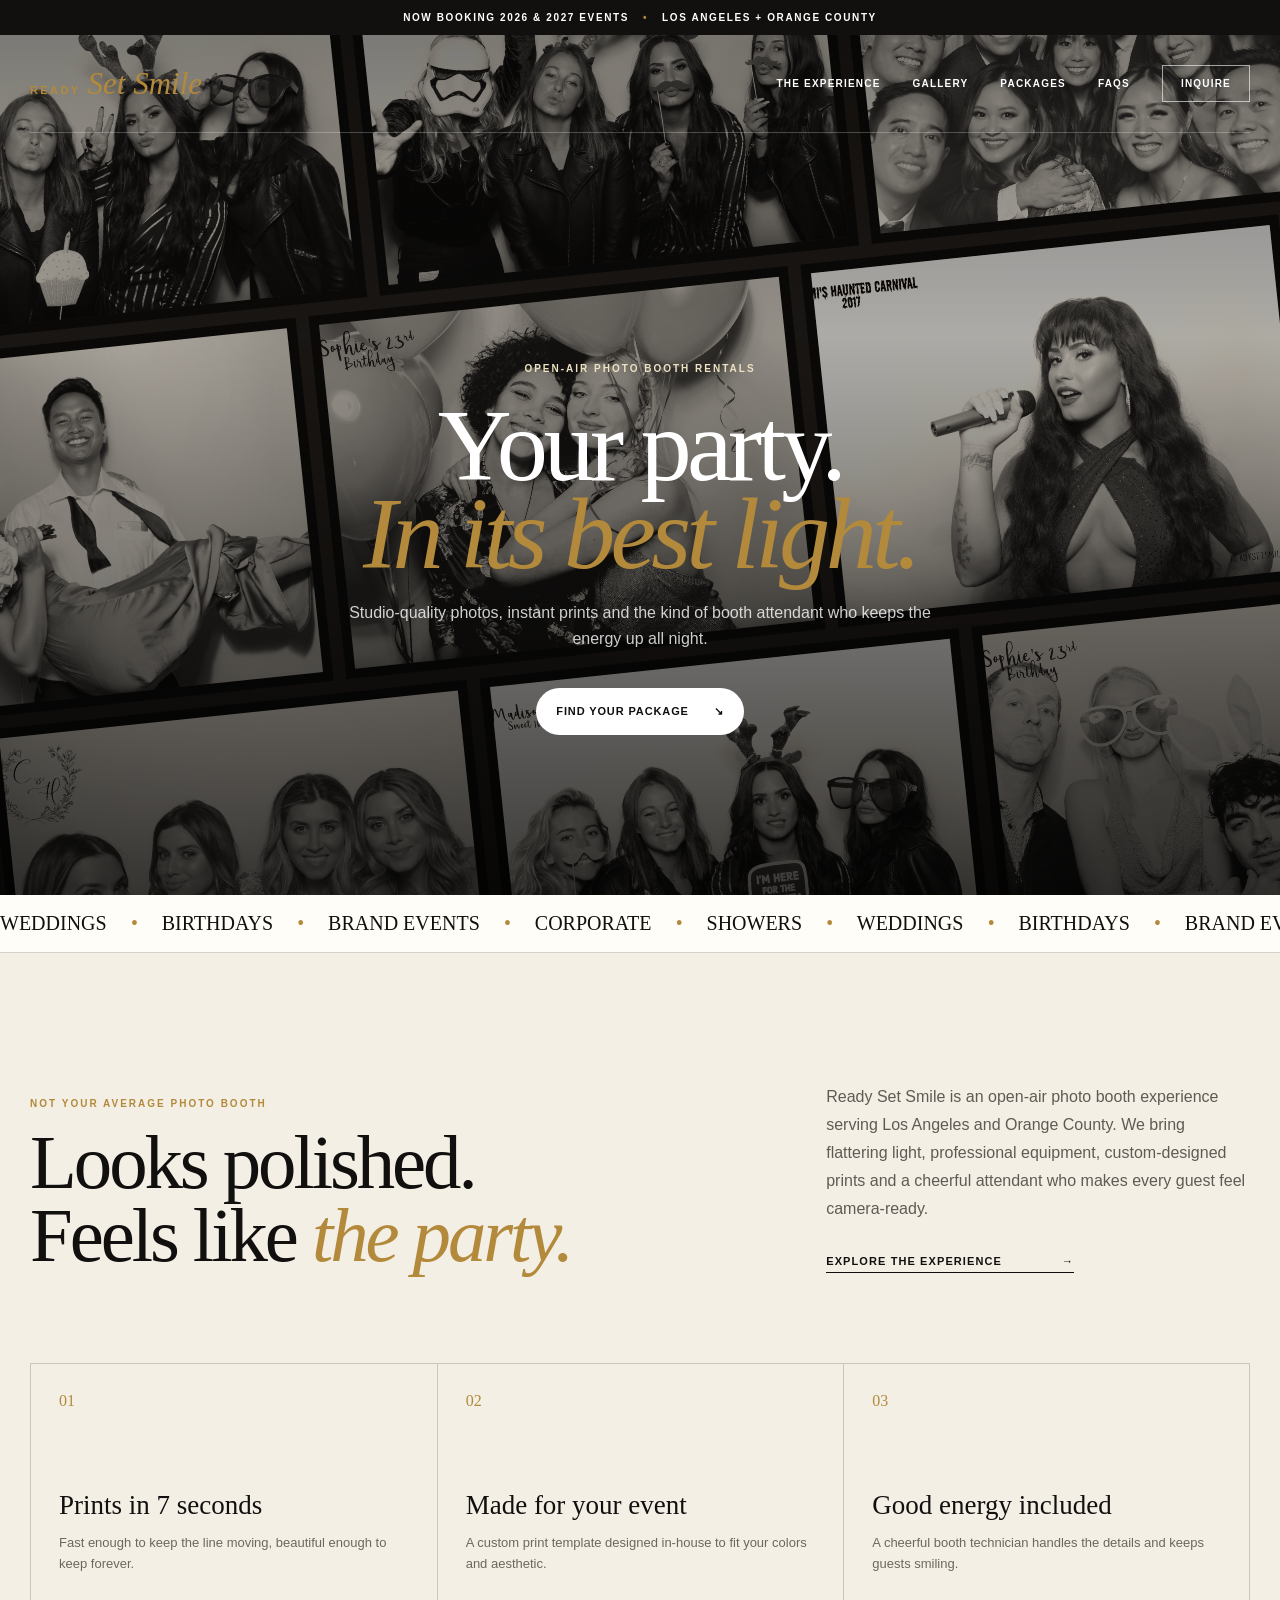
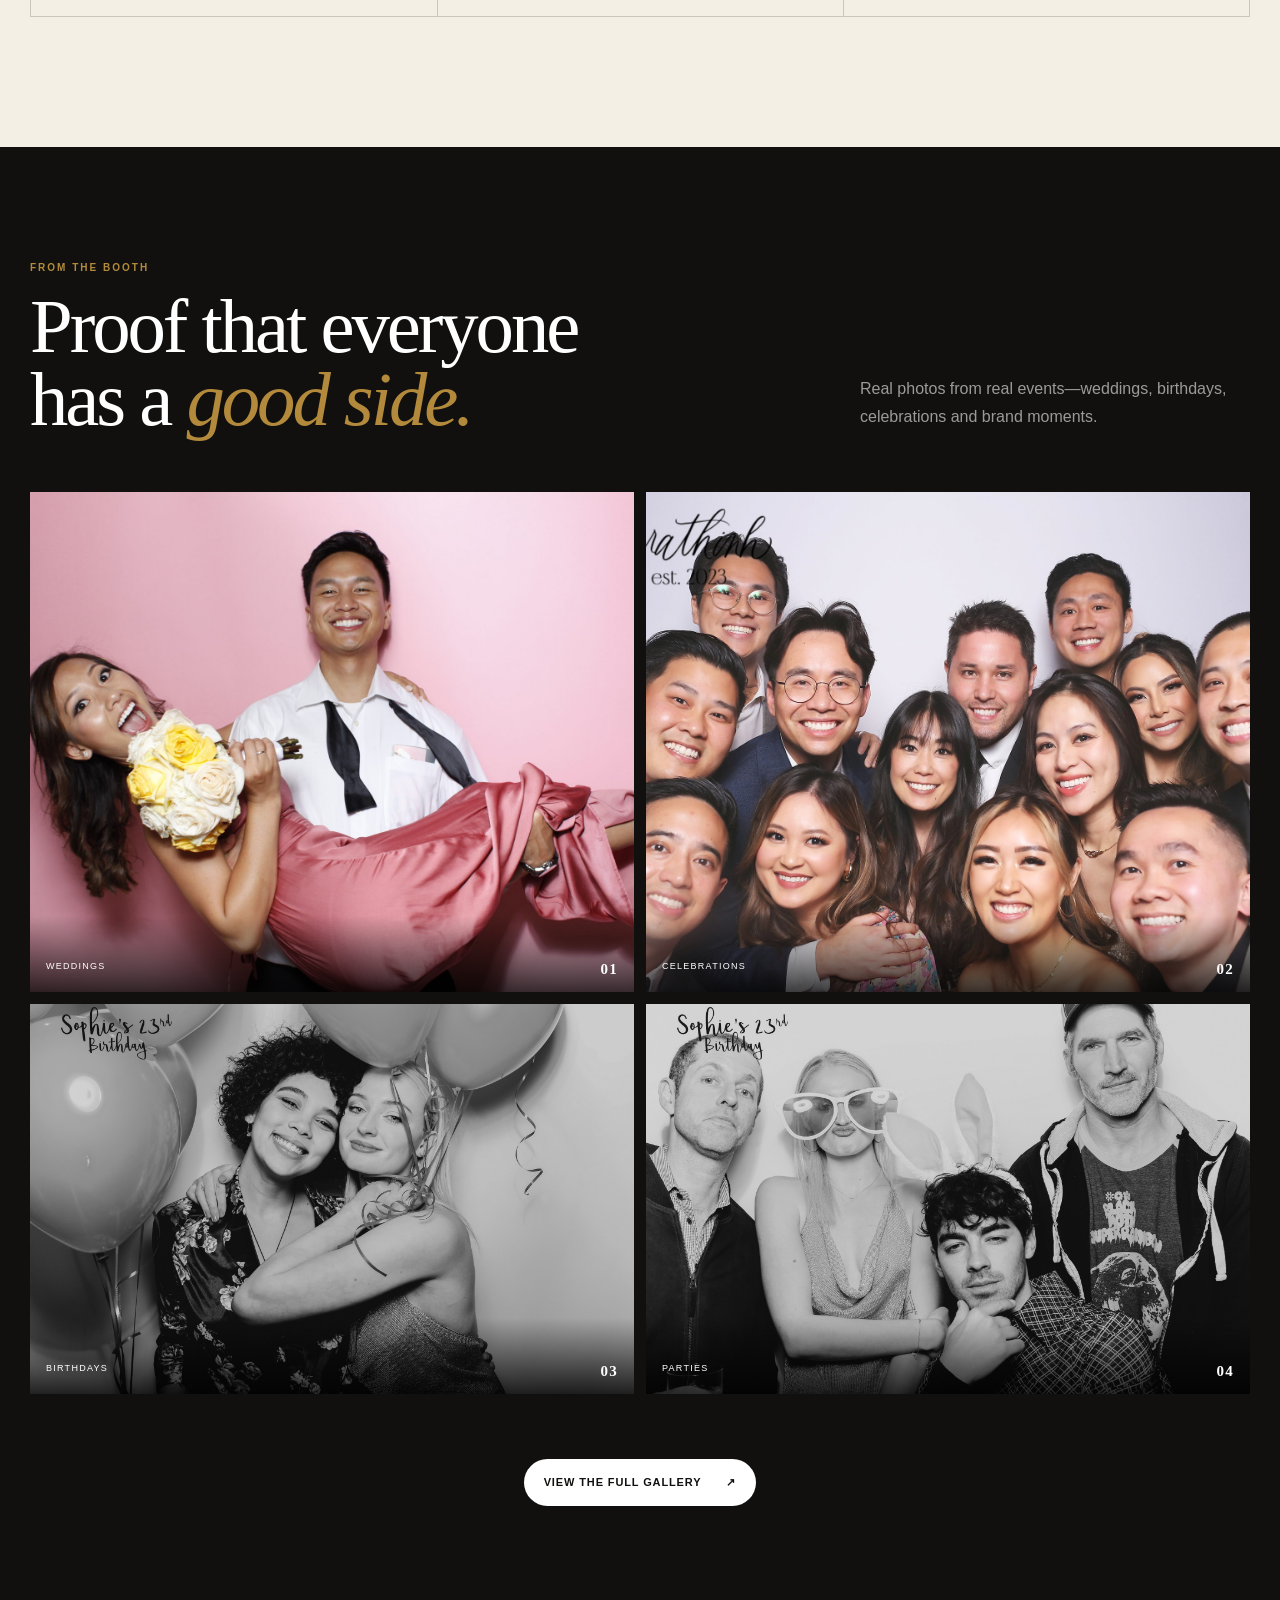
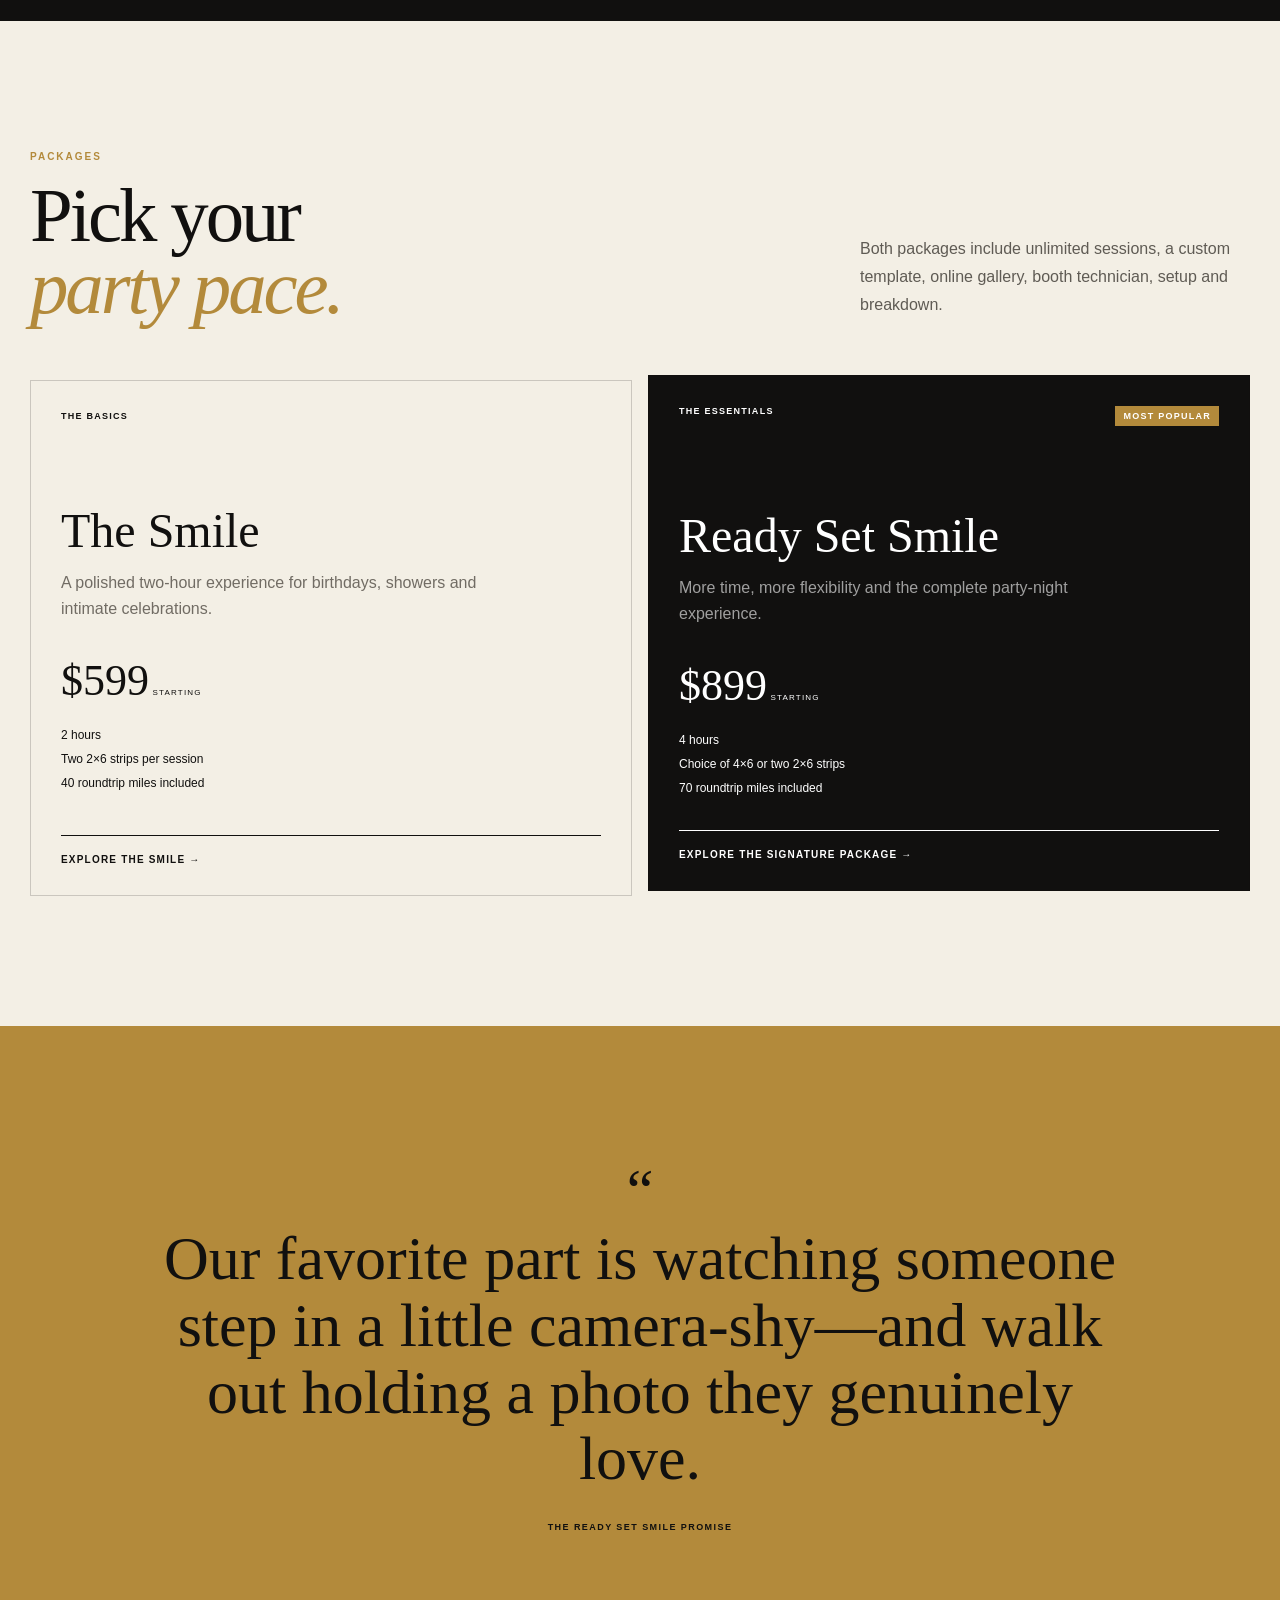
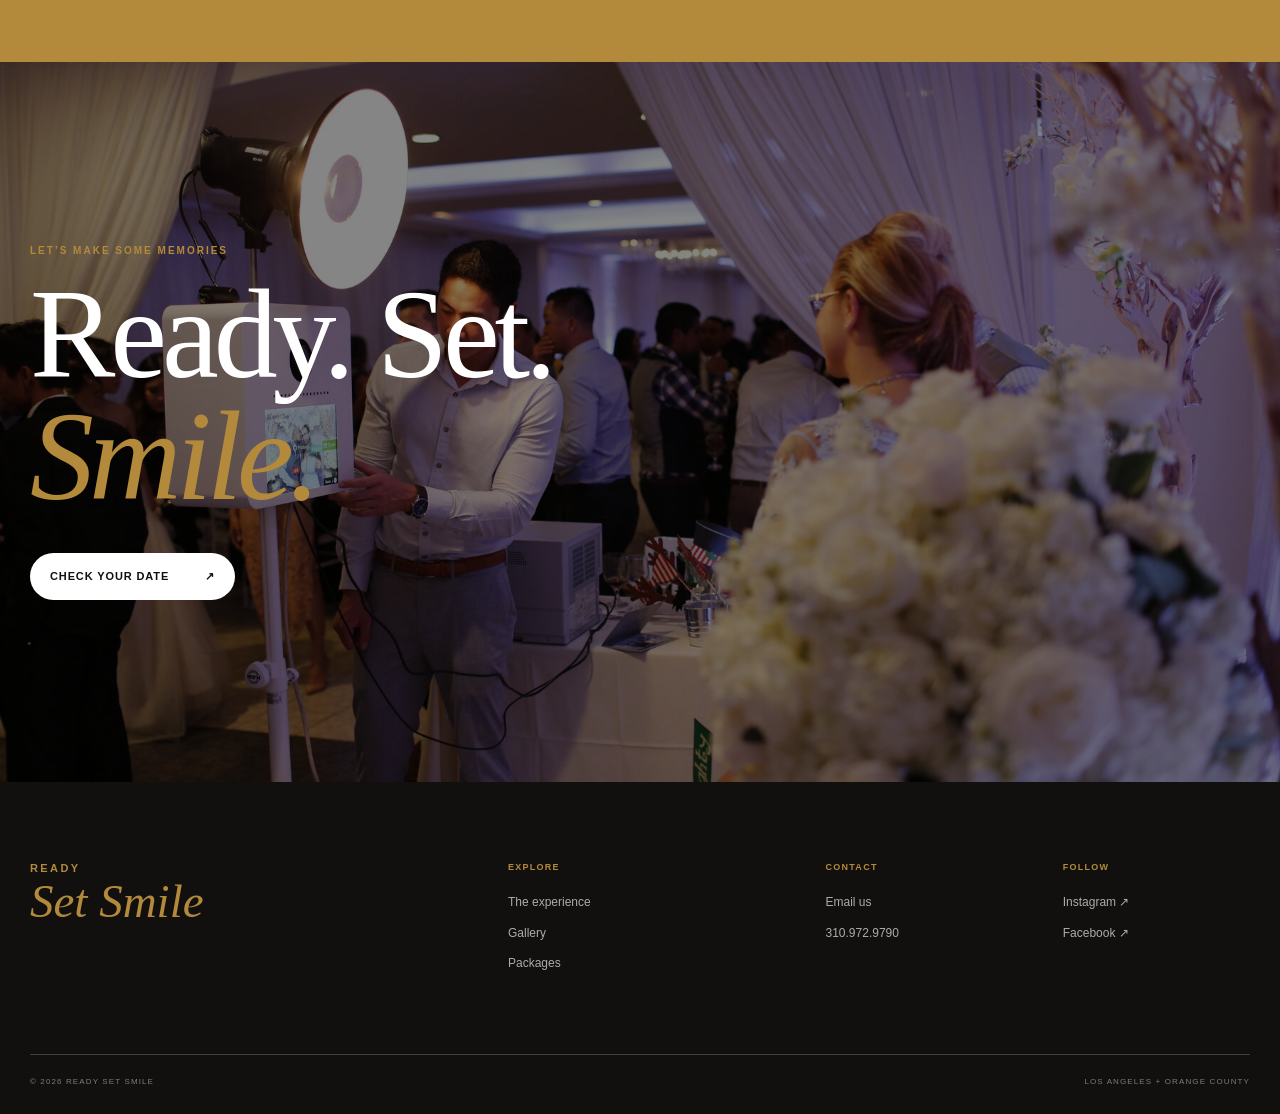
==== commit 48cbd0b8: "Build multi-page website" ====
--- a/index.html
+++ b/index.html
@@ -1,4 +1,4 @@
-<!doctype html>
+<!DOCTYPE html>
 <html lang="en">
 <head>
   <meta charset="utf-8">
@@ -6,90 +6,74 @@
   <meta name="theme-color" content="#11100f">
   <meta name="description" content="Open-air photo booth rentals for weddings, parties, and events across Los Angeles and Orange County.">
   <title>Ready Set Smile | Los Angeles Photo Booth Rentals</title>
-  <link rel="icon" href="www/favicon.ico">
-  <link rel="stylesheet" href="site.css">
-  <script defer src="site.js"></script>
+  <link rel="canonical" href="https://readysetsmilebooth.com/">
+  <link rel="icon" href="/favicon.svg" type="image/svg+xml">
+  <link rel="stylesheet" href="/site.css">
+  <script defer src="/site.js"></script>
 </head>
 <body>
 <main id="top">
   <div class="announcement">NOW BOOKING 2026 &amp; 2027 EVENTS <span>•</span> LOS ANGELES + ORANGE COUNTY</div>
   <header class="hero">
     <nav class="nav shell" aria-label="Primary navigation">
-      <a class="logo" href="#top" aria-label="Ready Set Smile home"><span>Ready</span><em>Set Smile</em></a>
+      <a class="logo" href="/" aria-label="Ready Set Smile home"><span>Ready</span><em>Set Smile</em></a>
       <button class="menu-button" type="button" aria-label="Toggle menu" aria-expanded="false"><span></span><span></span></button>
       <div class="nav-links">
-        <a href="#experience">The experience</a><a href="#gallery">Gallery</a><a href="#packages">Packages</a><a href="#faqs">FAQs</a><a class="nav-cta" href="#quote">Inquire</a>
+        <a href="/experience/">The experience</a><a href="/gallery/">Gallery</a><a href="/packages/">Packages</a><a href="/experience/#faqs">FAQs</a><a class="nav-cta" href="/contact/">Inquire</a>
       </div>
     </nav>
     <div class="hero-collage" aria-hidden="true">
-      <div class="photo-strip strip-one"><img src="images/project2.jpg" alt=""><img src="images/project4.jpg" alt=""><img src="images/project6.jpg" alt=""></div>
-      <div class="photo-strip strip-two"><img src="images/project3.jpg" alt=""><img src="images/project1.jpg" alt=""><img src="images/project5.jpg" alt=""></div>
-      <div class="photo-strip strip-three"><img src="images/project7.jpg" alt=""><img src="images/project8.jpg" alt=""><img src="images/project9.jpg" alt=""></div>
+      <div class="photo-strip strip-one"><img src="/images/project2.jpg" alt=""><img src="/images/project4.jpg" alt=""><img src="/images/project6.jpg" alt=""></div>
+      <div class="photo-strip strip-two"><img src="/images/project3.jpg" alt=""><img src="/images/project1.jpg" alt=""><img src="/images/project5.jpg" alt=""></div>
+      <div class="photo-strip strip-three"><img src="/images/project7.jpg" alt=""><img src="/images/project8.jpg" alt=""><img src="/images/project9.jpg" alt=""></div>
     </div>
     <div class="hero-shade"></div>
-    <div class="hero-content shell"><p class="kicker">OPEN-AIR PHOTO BOOTH RENTALS</p><h1>Your party.<br><em>In its best light.</em></h1><p>Studio-quality photos, instant prints and the kind of booth attendant who keeps the energy up all night.</p><a class="button light" href="#packages">Find your package <span>↘</span></a></div>
+    <div class="hero-content shell">
+      <p class="kicker">OPEN-AIR PHOTO BOOTH RENTALS</p>
+      <h1>Your party.<br><em>In its best light.</em></h1>
+      <p>Studio-quality photos, instant prints and the kind of booth attendant who keeps the energy up all night.</p>
+      <a class="button light" href="/packages/">Find your package <span>↘</span></a>
+    </div>
   </header>
-  <div class="ticker" aria-label="Event types"><div>WEDDINGS <i>•</i> BIRTHDAYS <i>•</i> BRAND EVENTS <i>•</i> CORPORATE <i>•</i> SHOWERS <i>•</i> WEDDINGS <i>•</i> BIRTHDAYS <i>•</i> BRAND EVENTS <i>•</i></div></div>
 
-  <section class="intro shell" id="experience">
+  <div class="ticker"><div>WEDDINGS <i>•</i> BIRTHDAYS <i>•</i> BRAND EVENTS <i>•</i> CORPORATE <i>•</i> SHOWERS <i>•</i> WEDDINGS <i>•</i> BIRTHDAYS <i>•</i> BRAND EVENTS <i>•</i></div></div>
+
+  <section class="intro shell">
     <div class="intro-copy"><p class="eyebrow">NOT YOUR AVERAGE PHOTO BOOTH</p><h2>Looks polished.<br>Feels like <em>the party.</em></h2></div>
-    <div class="intro-side"><p>Ready Set Smile is an open-air photo booth experience serving Los Angeles and Orange County. We bring flattering light, professional equipment, custom-designed prints and a cheerful attendant who makes every guest feel camera-ready.</p><a class="underlink" href="#gallery">See the photos <span>→</span></a></div>
+    <div class="intro-side"><p>Ready Set Smile is an open-air photo booth experience serving Los Angeles and Orange County. We bring flattering light, professional equipment, custom-designed prints and a cheerful attendant who makes every guest feel camera-ready.</p><a class="underlink" href="/experience/">Explore the experience <span>→</span></a></div>
   </section>
+
   <section class="feature-grid shell">
     <article><span>01</span><h3>Prints in 7 seconds</h3><p>Fast enough to keep the line moving, beautiful enough to keep forever.</p></article>
     <article><span>02</span><h3>Made for your event</h3><p>A custom print template designed in-house to fit your colors and aesthetic.</p></article>
     <article><span>03</span><h3>Good energy included</h3><p>A cheerful booth technician handles the details and keeps guests smiling.</p></article>
   </section>
 
-  <section class="gallery-section" id="gallery">
-    <div class="section-head shell"><div><p class="eyebrow">FROM THE BOOTH</p><h2>Proof that everyone<br>has a <em>good side.</em></h2></div><p>Real photos from real events—all captured by Ready Set Smile.</p></div>
+  <section class="gallery-section home-gallery">
+    <div class="section-head shell"><div><p class="eyebrow">FROM THE BOOTH</p><h2>Proof that everyone<br>has a <em>good side.</em></h2></div><p>Real photos from real events—weddings, birthdays, celebrations and brand moments.</p></div>
     <div class="gallery-grid">
-      <figure class="gallery-item item-1"><img src="images/project3.jpg" alt="Newlyweds posing against a pink photo booth backdrop"><figcaption><span>WEDDINGS</span><b>01</b></figcaption></figure>
-      <figure class="gallery-item item-2"><img src="images/project6.jpg" alt="Large group smiling together in the photo booth"><figcaption><span>PARTIES</span><b>02</b></figcaption></figure>
-      <figure class="gallery-item item-3"><img src="images/project1.jpg" alt="Guest portrait from a photo booth event"><figcaption><span>PORTRAITS</span><b>03</b></figcaption></figure>
-      <figure class="gallery-item item-4"><img src="images/project5.jpg" alt="Performer posing with a microphone in the photo booth"><figcaption><span>EVENTS</span><b>04</b></figcaption></figure>
-      <figure class="gallery-item item-5"><img src="images/project2.jpg" alt="Friends using playful props in the photo booth"><figcaption><span>PARTIES</span><b>05</b></figcaption></figure>
-      <figure class="gallery-item item-6"><img src="images/project9.jpg" alt="Couple embracing in front of a colorful backdrop"><figcaption><span>CELEBRATIONS</span><b>06</b></figcaption></figure>
+      <figure class="gallery-item item-1"><img src="/images/project3.jpg" alt="Guests posing together at a Ready Set Smile event"><figcaption><span>WEDDINGS</span><b>01</b></figcaption></figure>
+      <figure class="gallery-item item-2"><img src="/images/project6.jpg" alt="A large group smiling together in the photo booth"><figcaption><span>CELEBRATIONS</span><b>02</b></figcaption></figure>
+      <figure class="gallery-item item-3"><img src="/images/project1.jpg" alt="Birthday guests posing with balloons"><figcaption><span>BIRTHDAYS</span><b>03</b></figcaption></figure>
+      <figure class="gallery-item item-4"><img src="/images/project9.jpg" alt="Friends posing together in the photo booth"><figcaption><span>PARTIES</span><b>04</b></figcaption></figure>
+    </div>
+    <div class="gallery-footer"><a class="button light" href="/gallery/">View the full gallery <span>↗</span></a></div>
+  </section>
+
+  <section class="home-package-intro shell">
+    <div class="section-head"><div><p class="eyebrow">PACKAGES</p><h2>Pick your<br><em>party pace.</em></h2></div><p>Both packages include unlimited sessions, a custom template, online gallery, booth technician, setup and breakdown.</p></div>
+    <div class="package-grid">
+      <a class="package-card" href="/packages/?package=smile#quote"><div class="package-top"><span>THE BASICS</span></div><h3>The Smile</h3><p>A polished two-hour experience for birthdays, showers and intimate celebrations.</p><strong>$599<small> STARTING</small></strong><ul><li>2 hours</li><li>Two 2×6 strips per session</li><li>40 roundtrip miles included</li></ul><span class="select-label">Explore The Smile →</span></a>
+      <a class="package-card selected" href="/packages/?package=signature#quote"><div class="package-top"><span>THE ESSENTIALS</span><b>MOST POPULAR</b></div><h3>Ready Set Smile</h3><p>More time, more flexibility and the complete party-night experience.</p><strong>$899<small> STARTING</small></strong><ul><li>4 hours</li><li>Choice of 4×6 or two 2×6 strips</li><li>70 roundtrip miles included</li></ul><span class="select-label">Explore the signature package →</span></a>
     </div>
   </section>
 
-  <section class="process-section"><div class="shell process-grid"><div><p class="eyebrow">THE PROCESS</p><h2>Three steps.<br><em>Zero stress.</em></h2></div><ol>
-    <li><span>01</span><div><h3>Tell us about the party</h3><p>Send your date, venue and event vision. We’ll confirm availability and travel.</p></div></li>
-    <li><span>02</span><div><h3>Secure your date</h3><p>Choose your package, sign the agreement and your booth is officially reserved.</p></div></li>
-    <li><span>03</span><div><h3>Make it yours</h3><p>We design the print template, prepare the details and show up ready to smile.</p></div></li>
-  </ol></div></section>
+  <section class="testimonial"><div class="shell"><span class="quote-mark">“</span><blockquote>Our favorite part is watching someone step in a little camera-shy—and walk out holding a photo they genuinely love.</blockquote><p>THE READY SET SMILE PROMISE</p></div></section>
 
-  <section class="packages-section shell" id="packages">
-    <div class="section-head"><div><p class="eyebrow">PACKAGES</p><h2>Pick your<br><em>party pace.</em></h2></div><p>Every booking includes unlimited sessions, a custom template, online gallery, booth technician, setup and breakdown.</p></div>
-    <div class="package-grid">
-      <button class="package-card" type="button" data-package="smile" aria-pressed="false"><div class="package-top"><span>THE BASICS</span></div><h3>The Smile</h3><p>The essentials for birthdays, showers and intimate celebrations.</p><strong>$599<small> STARTING</small></strong><ul><li>2 hours</li><li>Two 2×6 strips per session</li><li>40 roundtrip miles included</li></ul><span class="select-label">Choose this package →</span></button>
-      <button class="package-card selected" type="button" data-package="signature" aria-pressed="true"><div class="package-top"><span>THE ESSENTIALS</span><b>MOST POPULAR</b></div><h3>Ready Set Smile</h3><p>More time, more flexibility and the full party-night experience.</p><strong>$899<small> STARTING</small></strong><ul><li>4 hours</li><li>Choice of 4×6 or two 2×6 strips</li><li>70 roundtrip miles included</li></ul><span class="select-label">Selected ✓</span></button>
-    </div>
-  </section>
+  <section class="final-cta"><img src="/images/hero.jpg" alt="Ready Set Smile photo booth operating at an elegant event"><div class="final-shade"></div><div class="shell"><p class="eyebrow">LET’S MAKE SOME MEMORIES</p><h2>Ready. Set.<br><em>Smile.</em></h2><a class="button light" href="/contact/">Check your date <span>↗</span></a></div></section>
 
-  <section class="quote-section" id="quote"><div class="shell quote-grid">
-    <div class="quote-copy"><p class="eyebrow">BUILD YOUR BOOTH</p><h2>Make it<br><em>extra.</em></h2><p>Choose optional upgrades to create a quick starting estimate. Final pricing depends on the event date, venue and travel.</p><div class="quote-package"><span>YOUR PACKAGE</span><b id="quote-package-name">Ready Set Smile</b><small id="quote-package-meta">4 hours · $899</small></div></div>
-    <div class="upgrade-panel"><div class="upgrade-list">
-      <label><input type="checkbox" data-label="Custom welcome screen" data-price="20"><span class="box">✓</span><span>Custom welcome screen</span><b>+$20</b></label>
-      <label><input type="checkbox" data-label="Hard-cover memory book" data-price="200"><span class="box">✓</span><span>Hard-cover memory book</span><b>+$200</b></label>
-      <label><input type="checkbox" data-label="Custom props" data-price="50"><span class="box">✓</span><span>Custom props</span><b>+$50+</b></label>
-      <label><input type="checkbox" data-label="Social media kiosk" data-price="100"><span class="box">✓</span><span>Social media kiosk</span><b>+$100</b></label>
-      <label><input type="checkbox" data-label="One extra hour" data-price="200"><span class="box">✓</span><span>One extra hour</span><b>+$200</b></label>
-      <label><input type="checkbox" data-label="USB drive" data-price="30"><span class="box">✓</span><span>USB drive</span><b>+$30</b></label>
-    </div><div class="estimate"><div><span>ESTIMATED STARTING TOTAL</span><strong id="estimate-total">$899</strong></div><a class="button dark inquiry-link" href="mailto:info@readysetsmilebooth.com">Send inquiry <span>↗</span></a></div></div>
-  </div></section>
-
-  <section class="testimonial"><div class="shell"><span class="quote-mark">“</span><blockquote>Our favorite part is watching someone step in a little camera-shy—and walk out holding a photo they genuinely love.</blockquote><p>THE READY SET SMILE PROMISE</p></div></section>
-  <section class="faq-section shell" id="faqs"><div class="section-head"><div><p class="eyebrow">GOOD TO KNOW</p><h2>Questions,<br><em>answered.</em></h2></div></div><div class="faq-list">
-    <article class="open"><button type="button" aria-expanded="true"><span>01</span><b>What is included with every booking?</b><i>−</i></button><div><p>A friendly booth technician, custom photo template, unlimited sessions, an online gallery, setup and breakdown, and the travel allowance shown with your package.</p></div></article>
-    <article><button type="button" aria-expanded="false"><span>02</span><b>How fast are prints ready?</b><i>+</i></button><div><p>Prints are ready in about seven seconds, so guests can jump back into the party with a keepsake in hand.</p></div></article>
-    <article><button type="button" aria-expanded="false"><span>03</span><b>Can you match the design of my event?</b><i>+</i></button><div><p>Yes. Your photo template is created by our in-house graphic designer to coordinate with your colors, invitation or brand direction.</p></div></article>
-    <article><button type="button" aria-expanded="false"><span>04</span><b>Where do you travel?</b><i>+</i></button><div><p>Ready Set Smile serves Los Angeles and Orange County. Each package includes a set number of roundtrip miles; send the venue address for an exact quote.</p></div></article>
-    <article><button type="button" aria-expanded="false"><span>05</span><b>Can I upgrade the print format?</b><i>+</i></button><div><p>The Smile package includes 2×6 strips and can be upgraded to 4×6 prints for $50. The Ready Set Smile package already includes your choice of either format.</p></div></article>
-  </div></section>
-
-  <section class="final-cta"><img src="images/hero.jpg" alt="Ready Set Smile photo booth operating at an elegant event"><div class="final-shade"></div><div class="shell"><p class="eyebrow">LET’S MAKE SOME MEMORIES</p><h2>Ready. Set.<br><em>Smile.</em></h2><a class="button light inquiry-link" href="mailto:info@readysetsmilebooth.com">Check your date <span>↗</span></a></div></section>
-  <footer><div class="shell footer-grid"><a class="logo footer-logo" href="#top"><span>Ready</span><em>Set Smile</em></a><div><span>CONTACT</span><a href="mailto:info@readysetsmilebooth.com">info@readysetsmilebooth.com</a><a href="tel:+13109729790">310.972.9790</a></div><div><span>FOLLOW</span><a href="https://www.instagram.com/readysetsmilebooth/" target="_blank" rel="noreferrer">Instagram ↗</a><a href="https://www.facebook.com/Readysetsmile/" target="_blank" rel="noreferrer">Facebook ↗</a></div><div><span>SERVICE AREA</span><p>Los Angeles<br>Orange County</p></div></div><div class="shell footer-bottom"><span>© 2026 READY SET SMILE</span><span>OPEN-AIR PHOTO BOOTH EXPERIENCES</span></div></footer>
+  <footer><div class="shell footer-grid"><a class="logo footer-logo" href="/"><span>Ready</span><em>Set Smile</em></a><div><span>EXPLORE</span><a href="/experience/">The experience</a><a href="/gallery/">Gallery</a><a href="/packages/">Packages</a></div><div><span>CONTACT</span><a href="mailto:info@readysetsmilebooth.com">Email us</a><a href="tel:+13109729790">310.972.9790</a></div><div><span>FOLLOW</span><a href="https://www.instagram.com/readysetsmilebooth/" target="_blank" rel="noreferrer">Instagram ↗</a><a href="https://www.facebook.com/Readysetsmile/" target="_blank" rel="noreferrer">Facebook ↗</a></div></div><div class="shell footer-bottom"><span>© 2026 READY SET SMILE</span><span>LOS ANGELES + ORANGE COUNTY</span></div></footer>
 </main>
+<a class="mobile-inquiry" href="/contact/">Check your date →</a>
 </body>
 </html>
--- a/site.css
+++ b/site.css
@@ -82,12 +82,13 @@
 .package-card:hover,.package-card.selected { background:var(--black); color:white; transform:translateY(-5px); }
 .package-top { display:flex; justify-content:space-between; font-size:9px; font-weight:800; letter-spacing:.14em; }
 .package-top b { padding:5px 8px; background:var(--gold); color:white; }
-.package-card h3 { margin:82px 0 12px; font-family:Georgia,serif; font-size:48px; font-weight:400; }
-.package-card > p { max-width:420px; color:#716c64; line-height:1.6; }
-.package-card.selected > p,.package-card:hover > p { color:rgba(255,255,255,.6); }
+.package-card h3,.package-title { display:block; margin:82px 0 12px; font-family:Georgia,serif; font-size:48px; font-weight:400; }
+.package-card > p,.package-description { display:block; max-width:420px; color:#716c64; line-height:1.6; }
+.package-card.selected > p,.package-card:hover > p,.package-card.selected .package-description,.package-card:hover .package-description { color:rgba(255,255,255,.6); }
 .package-card strong { margin:17px 0; font-family:Georgia,serif; font-size:44px; font-weight:400; }
 .package-card strong small { font-family:Arial,sans-serif; font-size:8px; letter-spacing:.15em; }
-.package-card ul { margin:0 0 30px; padding:0; list-style:none; font-size:12px; line-height:2; }
+.package-card ul,.package-features { margin:0 0 30px; padding:0; list-style:none; font-size:12px; line-height:2; }
+.package-features,.package-features span { display:block; }
 .select-label { margin-top:auto; padding-top:18px; border-top:1px solid currentColor; font-size:10px; font-weight:800; letter-spacing:.12em; text-transform:uppercase; }
 .quote-section { padding:130px 0; background:var(--white); }
 .quote-grid { display:grid; grid-template-columns:.8fr 1.2fr; gap:100px; }
@@ -174,7 +175,7 @@
   .item-3,.item-4,.item-5 { grid-column:span 6; height:250px; }
   .package-grid { grid-template-columns:1fr; }
   .package-card { min-height:430px; }
-  .package-card h3 { margin-top:60px; font-size:41px; }
+  .package-card h3,.package-title { margin-top:60px; font-size:41px; }
   .estimate { align-items:stretch; flex-direction:column; }
   .estimate .button { width:100%; }
   .testimonial blockquote { font-size:34px; }
@@ -188,4 +189,137 @@
   .footer-bottom { gap:20px; }
 }
 
+/* Multi-page additions */
+.nav-links a[aria-current="page"] { color:var(--gold); }
+.package-card { text-decoration:none; }
+.section-actions { display:flex; align-items:center; gap:18px; margin-top:34px; }
+.section-actions.center-actions { justify-content:center; }
+.button.outline { min-width:0; border:1px solid var(--black); color:var(--black); }
+.button.gold { background:var(--gold); color:white; }
+.home-gallery .gallery-grid { width:min(1220px, calc(100% - 48px)); margin-inline:auto; }
+.home-gallery .item-1,.home-gallery .item-2 { height:500px; }
+.home-gallery .item-3,.home-gallery .item-4 { grid-column:span 6; height:390px; }
+.home-gallery .gallery-footer { margin-top:45px; display:flex; justify-content:center; }
+.home-package-intro { padding:130px 0; }
+.home-package-intro .package-card { cursor:pointer; }
+
+.page-hero { min-height:680px; overflow:hidden; background:var(--black); color:white; }
+.page-hero .nav { border-bottom-color:rgba(255,255,255,.2); }
+.page-hero-inner { min-height:582px; display:grid; grid-template-columns:1fr .9fr; align-items:center; gap:80px; padding:72px 0 95px; }
+.page-hero-copy h1 { max-width:780px; font-size:clamp(62px,7vw,104px); }
+.page-hero-copy > p:not(.kicker) { max-width:560px; color:rgba(255,255,255,.68); font-size:16px; line-height:1.7; }
+.page-hero-media { height:475px; overflow:hidden; transform:rotate(2deg); border:10px solid #050505; box-shadow:0 35px 90px rgba(0,0,0,.35); }
+.page-hero-media img { width:100%; height:100%; object-fit:cover; filter:grayscale(1) sepia(.08); }
+.page-lead { padding:130px 0 95px; display:grid; grid-template-columns:1fr .75fr; align-items:end; gap:100px; }
+.page-lead > p { margin:0 0 6px; color:#625d55; font-size:17px; line-height:1.75; }
+
+.split-story { display:grid; grid-template-columns:1fr 1fr; min-height:740px; background:var(--white); }
+.story-media { min-height:620px; }
+.story-media img { width:100%; height:100%; object-fit:cover; }
+.story-copy { display:flex; flex-direction:column; justify-content:center; padding:90px max(48px, calc((100vw - 1220px)/2)); }
+.story-copy h2 { font-size:clamp(48px,5vw,75px); }
+.story-copy > p:not(.eyebrow) { max-width:520px; margin-top:28px; color:#676159; font-size:16px; line-height:1.75; }
+.included-section { padding:130px 0; }
+.included-grid { display:grid; grid-template-columns:repeat(3,1fr); margin-top:60px; border-top:1px solid var(--line); border-left:1px solid var(--line); }
+.included-grid article { min-height:235px; padding:28px; border-right:1px solid var(--line); border-bottom:1px solid var(--line); }
+.included-grid span { color:var(--gold); font-family:Georgia,serif; }
+.included-grid h3 { margin:62px 0 10px; font-family:Georgia,serif; font-size:25px; font-weight:400; }
+.included-grid p { margin:0; color:#6d675f; font-size:13px; line-height:1.6; }
+
+.gallery-page { padding:115px 0 135px; background:var(--black); color:white; }
+.gallery-page .section-head > p { color:rgba(255,255,255,.55); }
+.gallery-page-grid { display:grid; grid-template-columns:repeat(12,1fr); gap:12px; }
+.gallery-page-grid .gallery-item { height:390px; grid-column:span 4; }
+.gallery-page-grid .gallery-item:nth-child(1),.gallery-page-grid .gallery-item:nth-child(6) { grid-column:span 8; height:570px; }
+.gallery-page-grid .gallery-item:nth-child(2),.gallery-page-grid .gallery-item:nth-child(5) { grid-column:span 4; height:570px; }
+.gallery-page-grid .gallery-item:nth-child(9) { grid-column:span 8; }
+.gallery-open { width:100%; height:100%; display:block; padding:0; border:0; background:transparent; color:white; cursor:zoom-in; text-align:left; }
+.gallery-open img { width:100%; height:100%; object-fit:cover; }
+.gallery-open:focus-visible { outline:3px solid var(--gold); outline-offset:-3px; }
+.lightbox { width:min(1120px, calc(100% - 32px)); max-width:none; padding:0; border:0; background:transparent; color:white; overflow:visible; }
+.lightbox::backdrop { background:rgba(0,0,0,.9); backdrop-filter:blur(4px); }
+.lightbox img { width:100%; max-height:80vh; object-fit:contain; }
+.lightbox p { margin:12px 0 0; font-size:11px; letter-spacing:.1em; text-transform:uppercase; }
+.lightbox-close { width:44px; height:44px; position:absolute; top:-54px; right:0; border:1px solid rgba(255,255,255,.5); border-radius:50%; background:transparent; color:white; font-size:25px; cursor:pointer; }
+
+.comparison-section { padding:0 0 130px; }
+.comparison-wrap { overflow-x:auto; }
+.comparison-table { width:100%; border-collapse:collapse; min-width:680px; }
+.comparison-table th,.comparison-table td { padding:22px; border-bottom:1px solid var(--line); text-align:left; }
+.comparison-table thead th { color:var(--gold); font-size:9px; letter-spacing:.14em; text-transform:uppercase; }
+.comparison-table thead th:not(:first-child) { font-family:Georgia,serif; font-size:22px; font-weight:400; letter-spacing:0; text-transform:none; }
+.comparison-table tbody th { font-size:11px; letter-spacing:.08em; text-transform:uppercase; }
+.comparison-table td { color:#625d55; font-size:14px; }
+.package-note { margin-top:16px; color:#6d675f; font-size:12px; line-height:1.6; }
+
+.contact-section { padding:130px 0; }
+.contact-grid { display:grid; grid-template-columns:.72fr 1.28fr; gap:110px; }
+.contact-intro h2 { font-size:clamp(52px,5vw,78px); }
+.contact-intro > p:not(.eyebrow) { margin:26px 0 44px; color:#665f57; line-height:1.7; }
+.contact-details { display:grid; gap:25px; padding-top:30px; border-top:1px solid var(--line); }
+.contact-details div { display:grid; gap:7px; }
+.contact-details span { color:var(--gold); font-size:9px; font-weight:800; letter-spacing:.14em; text-transform:uppercase; }
+.contact-details a,.contact-details p { margin:0; font-family:Georgia,serif; font-size:20px; line-height:1.4; text-decoration:none; }
+.contact-form { padding:42px; background:var(--white); border:1px solid var(--line); }
+.form-grid { display:grid; grid-template-columns:1fr 1fr; gap:25px 18px; }
+.field { display:grid; gap:9px; }
+.field.full { grid-column:1/-1; }
+.field label { font-size:9px; font-weight:800; letter-spacing:.13em; text-transform:uppercase; }
+.field input,.field select,.field textarea { width:100%; padding:15px 0; border:0; border-bottom:1px solid var(--line); border-radius:0; outline:0; background:transparent; color:var(--black); font:15px Arial,Helvetica,sans-serif; }
+.field textarea { min-height:120px; resize:vertical; }
+.field input:focus,.field select:focus,.field textarea:focus { border-color:var(--gold); }
+.form-actions { margin-top:30px; display:flex; align-items:center; gap:24px; }
+.form-actions .button { border:0; cursor:pointer; }
+.form-note,#form-status { color:#6c665e; font-size:11px; line-height:1.5; }
+#form-status { min-height:18px; margin:16px 0 0; color:#7c5a1c; }
+.contact-aside { padding:85px 0; background:var(--rose); text-align:center; }
+.contact-aside h2 { max-width:830px; margin-inline:auto; }
+.direct-email { display:inline-block; max-width:100%; margin-top:15px; color:#a67c24; font-family:Georgia,serif; font-size:clamp(26px,4.5vw,62px); font-style:italic; line-height:1.05; overflow-wrap:anywhere; text-decoration:none; }
+
+.mobile-inquiry { display:none; }
+
+@media (max-width:900px) {
+  .page-hero-inner,.page-lead,.contact-grid { grid-template-columns:1fr; gap:55px; }
+  .page-hero-media { height:400px; }
+  .page-lead { align-items:start; }
+  .split-story { grid-template-columns:1fr; }
+  .story-media { min-height:520px; }
+  .story-copy { padding:90px 48px; }
+  .included-grid { grid-template-columns:repeat(2,1fr); }
+  .gallery-page-grid .gallery-item,.gallery-page-grid .gallery-item:nth-child(n) { grid-column:span 6; height:410px; }
+}
+
+@media (max-width:680px) {
+  body { padding-bottom:62px; }
+  .section-actions { align-items:stretch; flex-direction:column; }
+  .section-actions .button { width:100%; }
+  .home-gallery .gallery-grid { width:min(100% - 28px, 1220px); }
+  .home-gallery .item-1,.home-gallery .item-2,.home-gallery .item-3,.home-gallery .item-4 { grid-column:1/13; height:350px; }
+  .home-package-intro { padding:82px 0; }
+  .page-hero { min-height:0; }
+  .page-hero-inner { min-height:0; padding:68px 0 78px; }
+  .page-hero-copy h1 { font-size:57px; }
+  .page-hero-media { height:335px; margin-top:5px; }
+  .page-lead,.included-section,.gallery-page,.contact-section { padding-top:82px; padding-bottom:82px; }
+  .page-lead { gap:30px; }
+  .split-story { min-height:0; }
+  .story-media { min-height:400px; }
+  .story-copy { padding:75px 22px; }
+  .included-grid { grid-template-columns:1fr; margin-top:38px; }
+  .included-grid article { min-height:205px; }
+  .included-grid h3 { margin-top:45px; }
+  .gallery-page-grid .gallery-item,.gallery-page-grid .gallery-item:nth-child(n) { grid-column:1/-1; height:360px; }
+  .lightbox { width:calc(100% - 20px); }
+  .comparison-section { padding-bottom:82px; }
+  .contact-grid { gap:55px; }
+  .contact-form { padding:28px 20px; }
+  .form-grid { grid-template-columns:1fr; }
+  .field.full { grid-column:auto; }
+  .form-actions { align-items:stretch; flex-direction:column; }
+  .form-actions .button { width:100%; }
+  .contact-aside { padding:75px 0; }
+  .direct-email { font-size:clamp(17px,5.2vw,22px); white-space:nowrap; }
+  .mobile-inquiry { height:62px; position:fixed; z-index:40; inset:auto 0 0; display:flex; align-items:center; justify-content:center; background:var(--gold); color:white; font-size:10px; font-weight:800; letter-spacing:.13em; text-decoration:none; text-transform:uppercase; box-shadow:0 -8px 25px rgba(0,0,0,.13); }
+}
+
 @media (prefers-reduced-motion:reduce) { html{scroll-behavior:auto}.ticker div{animation:none}*{transition:none!important} }
